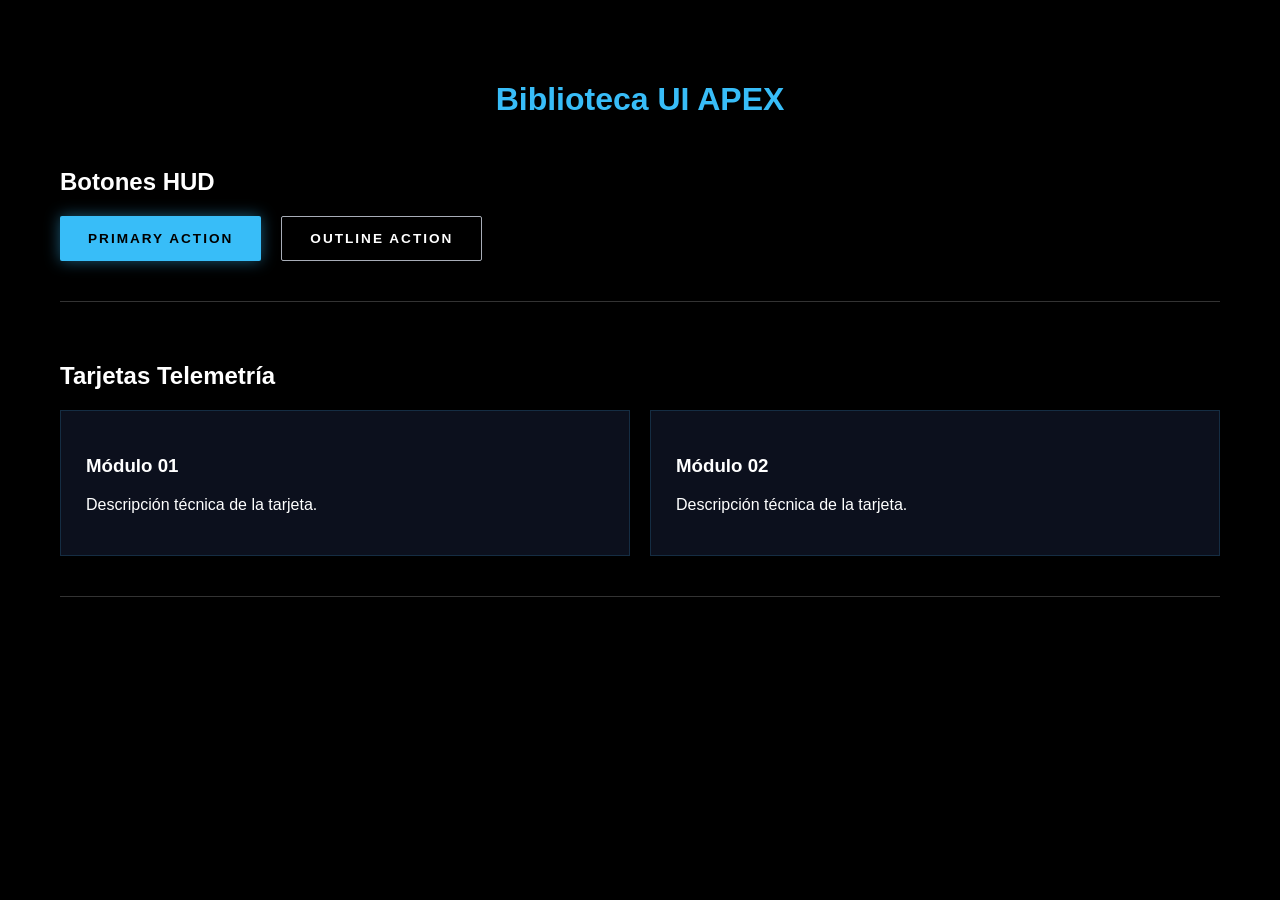
==== biblioteca-ui.html @ 03ec040c "final 6" ====
<!DOCTYPE html>
<html lang="es">
<head>
    <meta charset="UTF-8">
    <meta name="viewport" content="width=device-width, initial-scale=1.0">
    <title>Biblioteca UI APEX</title>
    <style>
        :root {
            --electric-blue: #38bdf8;
            --pure-black: #000000;
            --dark-blue: #0F1425;
            --white: #FFFFFF;
            --metallic-grey: #A8ADB7;
            --font-title: 'Orbitron', sans-serif;
            --font-body: 'Montserrat', sans-serif;
            --glow-effect: 0 0 15px #38bdf877;
        }

        body {
            background-color: var(--pure-black);
            color: var(--white);
            font-family: var(--font-body);
            margin: 0;
            padding: 20px;
        }

        .ui-library-container {
            max-width: 1200px;
            margin: 0 auto;
            padding: 40px;
        }

        h1 { font-family: var(--font-title); color: var(--electric-blue); text-align: center; margin-bottom: 50px; }
        
        .section-group { margin-bottom: 60px; border-bottom: 1px solid #333; padding-bottom: 40px; }
        h2 { font-family: var(--font-title); margin-bottom: 20px; color: var(--white); }

        /* Componente Botones */
        .btn-container { display: flex; gap: 20px; flex-wrap: wrap; }
        .btn {
            display: inline-flex; align-items: center; justify-content: center;
            padding: 14px 28px; font-family: var(--font-title); font-size: 0.85rem;
            font-weight: 900; letter-spacing: 2px; text-transform: uppercase;
            transition: all 0.4s ease; position: relative; cursor: pointer; border-radius: 2px;
        }
        .btn-primary { background: var(--electric-blue); color: var(--pure-black); border: none; box-shadow: var(--glow-effect); }
        .btn-primary:hover { transform: translateY(-3px); box-shadow: 0 0 25px #38bdf8; }
        
        /* Componente Tarjeta */
        .card-grid { display: grid; grid-template-columns: repeat(auto-fit, minmax(250px, 1fr)); gap: 20px; }
        .passport-card {
            background: rgba(15, 20, 37, 0.8);
            border: 1px solid rgba(57, 160, 218, 0.2);
            padding: 25px;
            transition: transform 0.3s ease;
        }
        .passport-card:hover { transform: translateY(-5px); border-color: var(--electric-blue); }
    </style>
</head>
<body>
    <div class="ui-library-container">
        <h1>Biblioteca UI APEX</h1>
        
        <section class="section-group">
            <h2>Botones HUD</h2>
            <div class="btn-container">
                <button class="btn btn-primary">Primary Action</button>
                <button class="btn btn-outline" style="background:transparent; color:white; border:1px solid #A8ADB7;">Outline Action</button>
            </div>
        </section>

        <section class="section-group">
            <h2>Tarjetas Telemetría</h2>
            <div class="card-grid">
                <div class="passport-card">
                    <h3>Módulo 01</h3>
                    <p>Descripción técnica de la tarjeta.</p>
                </div>
                <div class="passport-card">
                    <h3>Módulo 02</h3>
                    <p>Descripción técnica de la tarjeta.</p>
                </div>
            </div>
        </section>
    </div>

    <script>
        console.log("Biblioteca UI APEX cargada.");
        // Ejemplo de animación simple al hacer hover
        document.querySelectorAll('.passport-card').forEach(card => {
            card.addEventListener('mouseenter', () => {
                card.style.borderColor = 'var(--electric-blue)';
            });
            card.addEventListener('mouseleave', () => {
                card.style.borderColor = 'rgba(57, 160, 218, 0.2)';
            });
        });
    </script>
</body>
</html>
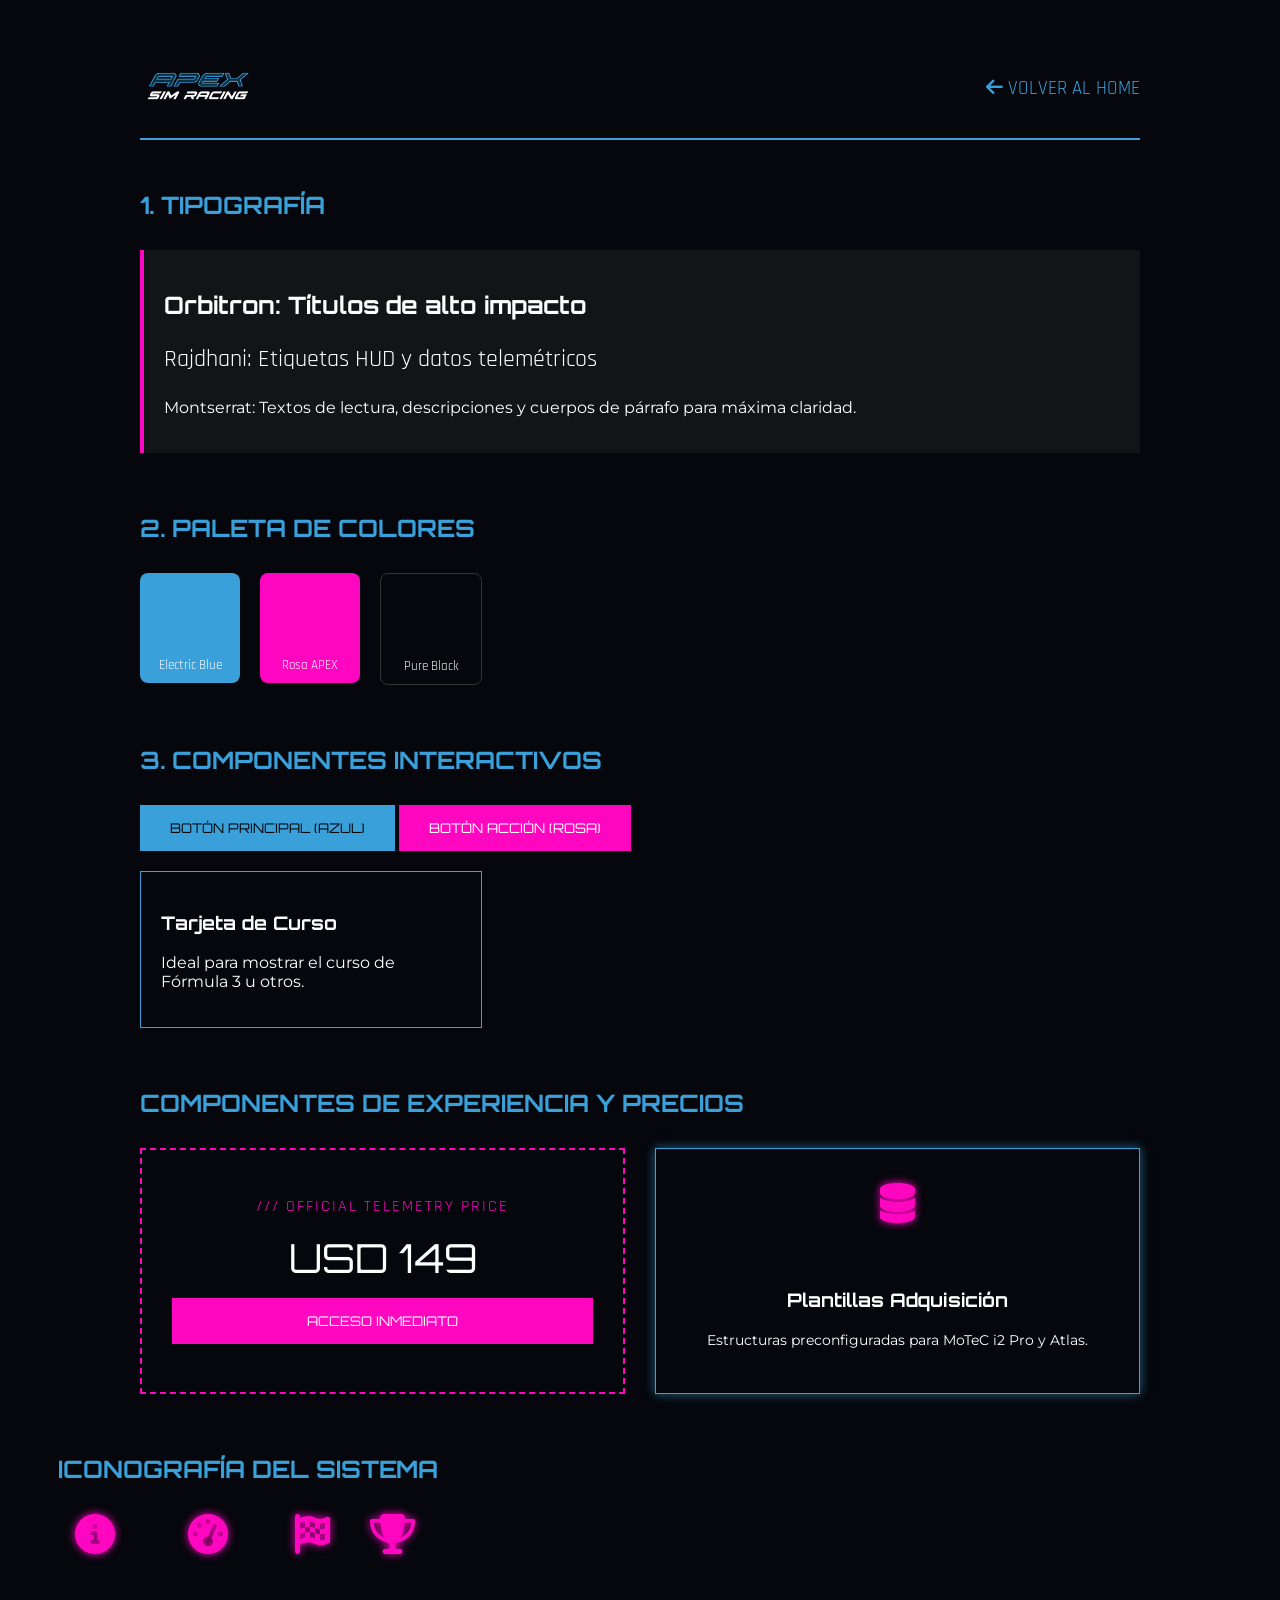
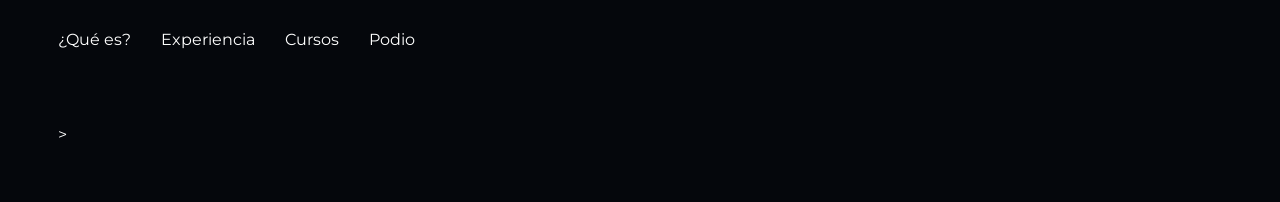
==== commit 8574630e: "final 7" ====
--- a/biblioteca-ui.html
+++ b/biblioteca-ui.html
@@ -3,98 +3,174 @@
 <head>
     <meta charset="UTF-8">
     <meta name="viewport" content="width=device-width, initial-scale=1.0">
-    <title>Biblioteca UI APEX</title>
+    <title>BIBLIOTECA UI | APEX SHOWROOM</title>
+    <!-- Mantenemos la identidad visual definida en los fuentes -->
+    <link href="https://fonts.googleapis.com/css2?family=Montserrat:wght@400;700&family=Orbitron:wght@700;900&family=Rajdhani:wght@500;700&display=swap" rel="stylesheet">
+    <link rel="stylesheet" href="https://cdnjs.cloudflare.com/ajax/libs/font-awesome/6.4.0/css/all.min.css">
+    
     <style>
         :root {
-            --electric-blue: #38bdf8;
-            --pure-black: #000000;
-            --dark-blue: #0F1425;
-            --white: #FFFFFF;
-            --metallic-grey: #A8ADB7;
+            --pure-black: #05070c;
+            --electric-blue: #39A0DA;
+            --neon-glow: rgba(57, 160, 218, 0.6);
+            --gold: #FF06c1;
+            --white: #ffffff;
+            --metallic-grey: #8a94a6;
             --font-title: 'Orbitron', sans-serif;
+            --font-hud: 'Rajdhani', sans-serif;
             --font-body: 'Montserrat', sans-serif;
-            --glow-effect: 0 0 15px #38bdf877;
         }
 
-        body {
-            background-color: var(--pure-black);
-            color: var(--white);
-            font-family: var(--font-body);
-            margin: 0;
-            padding: 20px;
+        body { background: var(--pure-black); color: var(--white); font-family: var(--font-body); padding: 50px; }
+        .container { max-width: 1000px; margin: auto; }
+        
+        /* Indice y Logo */
+        .header-ui { display: flex; justify-content: space-between; align-items: center; border-bottom: 2px solid var(--electric-blue); padding-bottom: 20px; margin-bottom: 50px; }
+        .logo-apex { height: 60px; }
+        .back-home { color: var(--electric-blue); text-decoration: none; font-family: var(--font-hud); font-size: 1.2rem; }
+
+        /* Bloques de diseño */
+        .ui-section { margin-bottom: 60px; }
+        h2 { font-family: var(--font-title); color: var(--electric-blue); margin-bottom: 20px; text-transform: uppercase; }
+        
+        .type-box { padding: 20px; background: rgba(255,255,255,0.05); border-left: 4px solid var(--gold); margin-bottom: 10px; }
+        .color-palette { display: flex; gap: 20px; }
+        .color-swatch { width: 100px; height: 100px; border-radius: 8px; display: flex; align-items: flex-end; justify-content: center; padding-bottom: 10px; font-size: 0.8rem; font-family: var(--font-hud); }
+        
+        .btn-apex { padding: 15px 30px; border: none; cursor: pointer; font-family: var(--font-title); transition: 0.3s; text-transform: uppercase; }
+        .btn-blue { background: var(--electric-blue); color: var(--pure-black); }
+        .btn-gold { background: var(--gold); color: var(--white); }
+        
+        .card-preview { width: 300px; padding: 20px; border: 1px solid var(--electric-blue); background: rgba(5,7,12,0.9); }
+    /* Estilos nuevos para los componentes detectados */
+    .glow-card {
+        border: 1px solid var(--electric-blue);
+        box-shadow: 0 0 10px var(--neon-glow);
+        padding: 2rem;
+        background: var(--pure-black);
+    }
+
+    .price-card {
+        border: 2px dashed var(--gold); /* Rosa APEX */
+        padding: 2rem;
+        text-align: center;
+        background: rgba(5,7,12,0.8);
+    }
+
+    .icon-box {
+        color: var(--gold);
+        font-size: 2.5rem;
+        margin-bottom: 1rem;
+        text-shadow: 0 0 8px var(--gold);
+    }
+    /* Estilos Base */
+        .ui-section { margin-bottom: 60px; }
+        h2 { font-family: var(--font-title); color: var(--electric-blue); margin-bottom: 30px; text-transform: uppercase; }
+
+        /* Grid Responsivo */
+        .grid-layout { display: grid; grid-template-columns: repeat(auto-fit, minmax(300px, 1fr)); gap: 30px; }
+
+        /* Tarjeta de Precios (Estilo Imagen 4) */
+        .price-card {
+            border: 2px dashed var(--gold);
+            padding: 30px;
+            text-align: center;
+            background: var(--pure-black);
+            transition: 0.3s;
+        }
+        .price-tag { font-family: var(--font-hud); color: var(--gold); letter-spacing: 2px; }
+        .price-value { font-family: var(--font-title); color: var(--white); font-size: 2.5rem; margin: 15px 0; }
+
+        /* Tarjeta con Glow (Estilo Imagen 1 y 2) */
+        .glow-card {
+            border: 1px solid var(--electric-blue);
+            padding: 30px;
+            background: var(--pure-black);
+            text-align: center;
+        }
+        .icon-box { color: var(--gold); font-size: 2.5rem; margin-bottom: 60px; }
+
+        /* Botones */
+        .btn-action { 
+            background: var(--gold); color: var(--white); border: none; padding: 15px 25px; 
+            font-family: var(--font-title); text-transform: uppercase; cursor: pointer; width: 100%; 
         }
 
-        .ui-library-container {
-            max-width: 1200px;
-            margin: 0 auto;
-            padding: 40px;
+        @media (max-width: 768px) {
+            body { padding: 20px; }
+            h2 { font-size: 1.2rem; }
         }
-
-        h1 { font-family: var(--font-title); color: var(--electric-blue); text-align: center; margin-bottom: 50px; }
-        
-        .section-group { margin-bottom: 60px; border-bottom: 1px solid #333; padding-bottom: 40px; }
-        h2 { font-family: var(--font-title); margin-bottom: 20px; color: var(--white); }
-
-        /* Componente Botones */
-        .btn-container { display: flex; gap: 20px; flex-wrap: wrap; }
-        .btn {
-            display: inline-flex; align-items: center; justify-content: center;
-            padding: 14px 28px; font-family: var(--font-title); font-size: 0.85rem;
-            font-weight: 900; letter-spacing: 2px; text-transform: uppercase;
-            transition: all 0.4s ease; position: relative; cursor: pointer; border-radius: 2px;
-        }
-        .btn-primary { background: var(--electric-blue); color: var(--pure-black); border: none; box-shadow: var(--glow-effect); }
-        .btn-primary:hover { transform: translateY(-3px); box-shadow: 0 0 25px #38bdf8; }
-        
-        /* Componente Tarjeta */
-        .card-grid { display: grid; grid-template-columns: repeat(auto-fit, minmax(250px, 1fr)); gap: 20px; }
-        .passport-card {
-            background: rgba(15, 20, 37, 0.8);
-            border: 1px solid rgba(57, 160, 218, 0.2);
-            padding: 25px;
-            transition: transform 0.3s ease;
-        }
-        .passport-card:hover { transform: translateY(-5px); border-color: var(--electric-blue); }
+    
     </style>
 </head>
 <body>
-    <div class="ui-library-container">
-        <h1>Biblioteca UI APEX</h1>
+
+<div class="container">
+    <header class="header-ui">
+        <img src="assets/marca.png" class="logo-apex" alt="Logo APEX">
+        <a href="index.html" class="back-home"><i class="fas fa-arrow-left"></i> VOLVER AL HOME</a>
+    </header>
+
+    <section class="ui-section">
+        <h2>1. Tipografía</h2>
+        <div class="type-box">
+            <h1 style="font-family: var(--font-title);">Orbitron: Títulos de alto impacto</h1>
+            <p style="font-family: var(--font-hud); font-size: 1.5rem;">Rajdhani: Etiquetas HUD y datos telemétricos</p>
+            <p style="font-family: var(--font-body);">Montserrat: Textos de lectura, descripciones y cuerpos de párrafo para máxima claridad.</p>
+        </div>
+    </section>
+
+    <section class="ui-section">
+        <h2>2. Paleta de Colores</h2>
+        <div class="color-palette">
+            <div class="color-swatch" style="background: var(--electric-blue);">Electric Blue</div>
+            <div class="color-swatch" style="background: var(--gold);">Rosa APEX</div>
+            <div class="color-swatch" style="background: var(--pure-black); border: 1px solid #333;">Pure Black</div>
+        </div>
+    </section>
+
+    <section class="ui-section">
+        <h2>3. Componentes Interactivos</h2>
+        <button class="btn-apex btn-blue">Botón Principal (Azul)</button>
+        <button class="btn-apex btn-gold">Botón Acción (Rosa)</button>
         
-        <section class="section-group">
-            <h2>Botones HUD</h2>
-            <div class="btn-container">
-                <button class="btn btn-primary">Primary Action</button>
-                <button class="btn btn-outline" style="background:transparent; color:white; border:1px solid #A8ADB7;">Outline Action</button>
+        <div class="card-preview" style="margin-top:20px;">
+            <h3 style="font-family:var(--font-title);">Tarjeta de Curso</h3>
+            <p style="font-family:var(--font-body);">Ideal para mostrar el curso de Fórmula 3 u otros.</p>
+        </div>
+    </section>
+</div>
+
+<div class="container">
+    <section class="ui-section">
+        <h2>Componentes de Experiencia y Precios</h2>
+        <div class="grid-layout">
+            <!-- Tarjeta de Precio (Ajustada según fuente 4) -->
+            <div class="price-card">
+                <p class="price-tag">/// OFFICIAL TELEMETRY PRICE</p>
+                <div class="price-value">USD 149</div>
+                <button class="btn-action">Acceso Inmediato</button>
             </div>
-        </section>
 
-        <section class="section-group">
-            <h2>Tarjetas Telemetría</h2>
-            <div class="card-grid">
-                <div class="passport-card">
-                    <h3>Módulo 01</h3>
-                    <p>Descripción técnica de la tarjeta.</p>
-                </div>
-                <div class="passport-card">
-                    <h3>Módulo 02</h3>
-                    <p>Descripción técnica de la tarjeta.</p>
-                </div>
+            <!-- Tarjeta de Contenido -->
+            <div class="glow-card">
+                <div class="icon-box"><i class="fas fa-database"></i></div>
+                <h3 style="font-family: var(--font-title);">Plantillas Adquisición</h3>
+                <p style="margin-top: 15px; font-size: 0.9rem;">Estructuras preconfiguradas para MoTeC i2 Pro y Atlas.</p>
             </div>
-        </section>
-    </div>
-
-    <script>
-        console.log("Biblioteca UI APEX cargada.");
-        // Ejemplo de animación simple al hacer hover
-        document.querySelectorAll('.passport-card').forEach(card => {
-            card.addEventListener('mouseenter', () => {
-                card.style.borderColor = 'var(--electric-blue)';
-            });
-            card.addEventListener('mouseleave', () => {
-                card.style.borderColor = 'rgba(57, 160, 218, 0.2)';
-            });
-        });
-    </script>
+        </div>
+    </section>
+</div>
+    
+<section class="ui-section">
+        <h2>Iconografía del Sistema</h2>
+        <div style="display: flex; gap: 30px; flex-wrap: wrap;">
+            <div style="text-align: center;"><i class="fas fa-info-circle icon-box"></i><p>¿Qué es?</p></div>
+            <div style="text-align: center;"><i class="fas fa-tachometer-alt icon-box"></i><p>Experiencia</p></div>
+            <div style="text-align: center;"><i class="fas fa-flag-checkered icon-box"></i><p>Cursos</p></div>
+            <div style="text-align: center;"><i class="fas fa-trophy icon-box"></i><p>Podio</p></div>
+        </div>
+    </section>
+</div>
 </body>
-</html>+</html>>
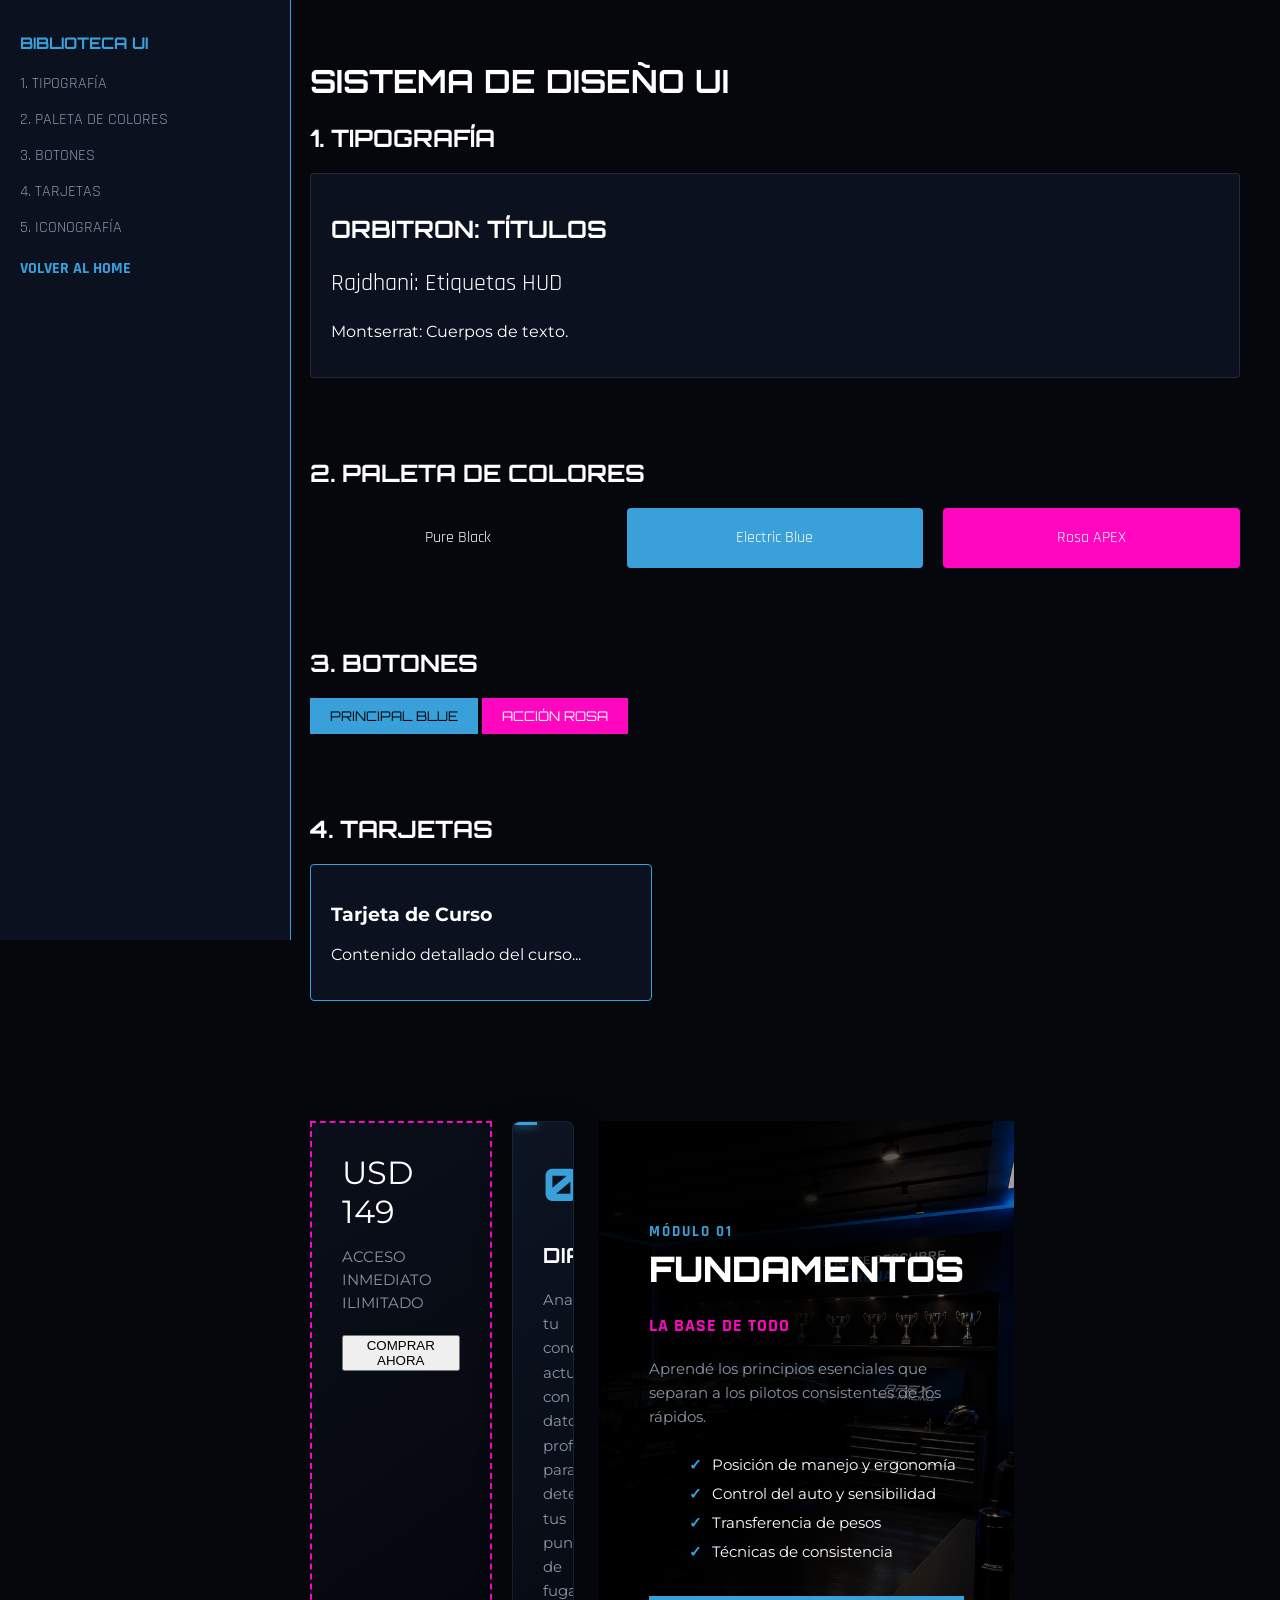
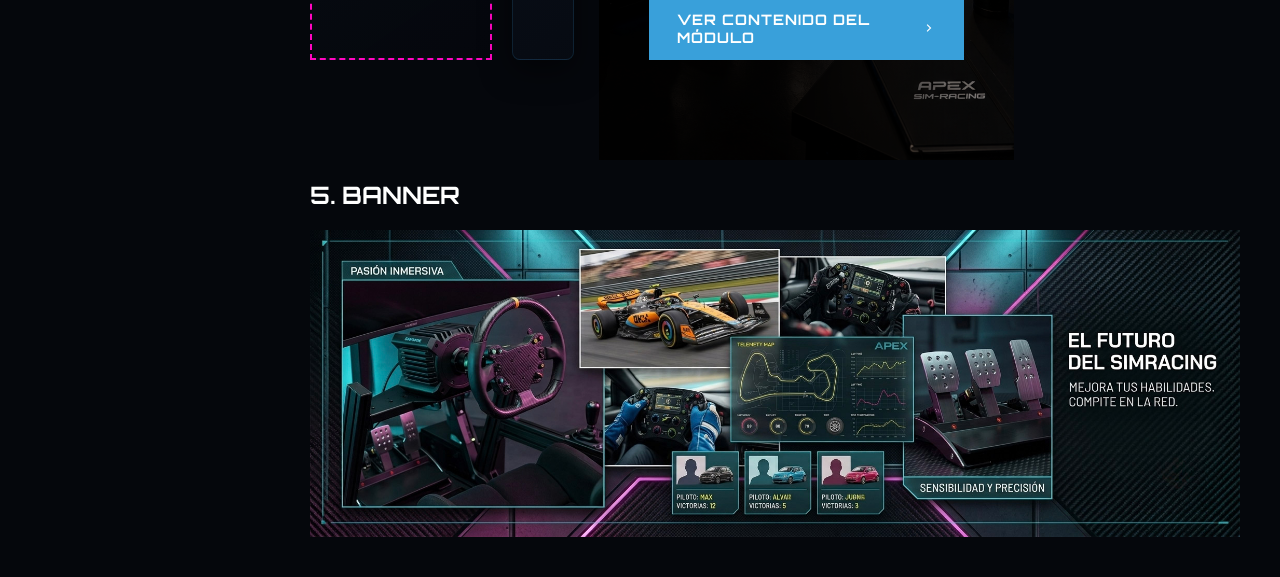
==== commit 2f741fde: "biblio" ====
--- a/biblioteca-ui.html
+++ b/biblioteca-ui.html
@@ -3,174 +3,639 @@
 <head>
     <meta charset="UTF-8">
     <meta name="viewport" content="width=device-width, initial-scale=1.0">
-    <title>BIBLIOTECA UI | APEX SHOWROOM</title>
-    <!-- Mantenemos la identidad visual definida en los fuentes -->
+    <title>SISTEMA DE DISEÑO UI | APEX SHOWROOM</title>
     <link href="https://fonts.googleapis.com/css2?family=Montserrat:wght@400;700&family=Orbitron:wght@700;900&family=Rajdhani:wght@500;700&display=swap" rel="stylesheet">
     <link rel="stylesheet" href="https://cdnjs.cloudflare.com/ajax/libs/font-awesome/6.4.0/css/all.min.css">
     
     <style>
         :root {
             --pure-black: #05070c;
+            --dark-blue: #0b111e;
             --electric-blue: #39A0DA;
             --neon-glow: rgba(57, 160, 218, 0.6);
-            --gold: #FF06c1;
+            --gold: #FF06c1; /* Rosa APEX */
             --white: #ffffff;
             --metallic-grey: #8a94a6;
+            --green: #20e555;
+            --red: #f03939;
             --font-title: 'Orbitron', sans-serif;
             --font-hud: 'Rajdhani', sans-serif;
             --font-body: 'Montserrat', sans-serif;
         }
 
-        body { background: var(--pure-black); color: var(--white); font-family: var(--font-body); padding: 50px; }
-        .container { max-width: 1000px; margin: auto; }
-        
-        /* Indice y Logo */
-        .header-ui { display: flex; justify-content: space-between; align-items: center; border-bottom: 2px solid var(--electric-blue); padding-bottom: 20px; margin-bottom: 50px; }
-        .logo-apex { height: 60px; }
-        .back-home { color: var(--electric-blue); text-decoration: none; font-family: var(--font-hud); font-size: 1.2rem; }
-
-        /* Bloques de diseño */
-        .ui-section { margin-bottom: 60px; }
-        h2 { font-family: var(--font-title); color: var(--electric-blue); margin-bottom: 20px; text-transform: uppercase; }
-        
-        .type-box { padding: 20px; background: rgba(255,255,255,0.05); border-left: 4px solid var(--gold); margin-bottom: 10px; }
-        .color-palette { display: flex; gap: 20px; }
-        .color-swatch { width: 100px; height: 100px; border-radius: 8px; display: flex; align-items: flex-end; justify-content: center; padding-bottom: 10px; font-size: 0.8rem; font-family: var(--font-hud); }
-        
-        .btn-apex { padding: 15px 30px; border: none; cursor: pointer; font-family: var(--font-title); transition: 0.3s; text-transform: uppercase; }
+        body { background: var(--pure-black); color: var(--white); font-family: var(--font-body); margin: 0; display: flex; }
+        
+        /* Sidebar Menu */
+        .sidebar { width: 250px; height: 100vh; background: var(--dark-blue); padding: 20px; position: fixed; border-right: 1px solid var(--electric-blue); }
+        .sidebar h2 { color: var(--electric-blue); font-size: 1rem; margin-bottom: 20px; }
+        .sidebar ul { list-style: none; padding: 0; }
+        .sidebar ul li { margin-bottom: 15px; }
+        .sidebar ul li a { color: var(--metallic-grey); text-decoration: none; font-family: var(--font-hud); text-transform: uppercase; }
+
+        /* Main Content */
+        .main-content { margin-left: 270px; padding: 40px; width: calc(100% - 310px); }
+        section { margin-bottom: 80px; }
+        h1, h2 { font-family: var(--font-title); color: var(--white); text-transform: uppercase; }
+        
+        .grid-container { display: grid; grid-template-columns: repeat(auto-fill, minmax(250px, 1fr)); gap: 20px; margin-top: 20px; }
+        
+        /* Components */
+        .box { background: var(--dark-blue); padding: 20px; border: 1px solid rgba(255,255,255,0.1); border-radius: 4px; }
+        .btn-apex { padding: 10px 20px; border: none; font-family: var(--font-title); cursor: pointer; text-transform: uppercase; transition: 0.3s; }
         .btn-blue { background: var(--electric-blue); color: var(--pure-black); }
-        .btn-gold { background: var(--gold); color: var(--white); }
-        
-        .card-preview { width: 300px; padding: 20px; border: 1px solid var(--electric-blue); background: rgba(5,7,12,0.9); }
-    /* Estilos nuevos para los componentes detectados */
-    .glow-card {
-        border: 1px solid var(--electric-blue);
-        box-shadow: 0 0 10px var(--neon-glow);
-        padding: 2rem;
-        background: var(--pure-black);
+        .btn-pink { background: var(--gold); color: var(--white); }
+        
+        .color-block { height: 60px; border-radius: 4px; display: flex; align-items: center; justify-content: center; font-family: var(--font-hud); }
+    /* Asegurar que las animaciones de tarjetas (flip cards) funcionen */
+.flip-card {
+    cursor: pointer;
+}
+
+.flip-card-inner {
+    transition: transform 0.6s cubic-bezier(0.25, 1, 0.5, 1);
+    transform-style: preserve-3d;
+}
+
+.flip-card:hover .flip-card-inner {
+    transform: rotateY(180deg);
+}
+
+/* Estilo para el botón Volver al Home */
+.btn-home {
+    color: var(--electric-blue) !important;
+    font-weight: 700;
+    border-bottom: 2px solid transparent;
+}
+
+.btn-home:hover {
+    border-bottom: 2px solid var(--electric-blue);
+}
+
+/* Asegurar que los modelos de tarjetas (passport-card) tengan el efecto de elevación */
+.passport-card {
+    transition: transform 0.3s ease, box-shadow 0.3s ease;
+}
+
+.passport-card:hover {
+    transform: translateY(-10px);
+    box-shadow: 0 10px 30px rgba(56, 189, 248, 0.2);
+}
+/* --- AJUSTES RESPONSIVE MOBILE --- */
+@media (max-width: 768px) {
+    body {
+        flex-direction: column; /* Cambia el sidebar a una barra superior */
     }
 
-    .price-card {
-        border: 2px dashed var(--gold); /* Rosa APEX */
-        padding: 2rem;
-        text-align: center;
-        background: rgba(5,7,12,0.8);
+    .sidebar {
+        width: 100%;
+        height: auto;
+        position: relative;
+        border-right: none;
+        border-bottom: 1px solid var(--electric-blue);
+        padding: 15px;
     }
 
-    .icon-box {
-        color: var(--gold);
-        font-size: 2.5rem;
-        margin-bottom: 1rem;
-        text-shadow: 0 0 8px var(--gold);
+    .main-content {
+        margin-left: 0;
+        width: 100%;
+        padding: 20px;
+        box-sizing: border-box; /* Evita que el padding rompa el ancho */
     }
-    /* Estilos Base */
-        .ui-section { margin-bottom: 60px; }
-        h2 { font-family: var(--font-title); color: var(--electric-blue); margin-bottom: 30px; text-transform: uppercase; }
-
-        /* Grid Responsivo */
-        .grid-layout { display: grid; grid-template-columns: repeat(auto-fit, minmax(300px, 1fr)); gap: 30px; }
-
-        /* Tarjeta de Precios (Estilo Imagen 4) */
-        .price-card {
-            border: 2px dashed var(--gold);
-            padding: 30px;
+
+    .grid-container {
+        grid-template-columns: 1fr; /* Una sola columna en móviles */
+    }
+
+    /* Ajuste para tarjetas */
+    .box[style*="width: 300px"] {
+        width: 100% !important; /* Hace que las tarjetas se adapten al ancho */
+        box-sizing: border-box;
+    }
+}
+/* Botón estilo UI APEX */
+.menu-toggle {
+    display: none; /* Oculto por defecto en escritorio */
+    background: var(--dark-blue);
+    color: var(--electric-blue);
+    border: 1px solid var(--electric-blue);
+    padding: 10px;
+    width: 100%;
+    text-transform: uppercase;
+    font-family: var(--font-title);
+    cursor: pointer;
+    margin-bottom: 20px;
+}
+
+@media (max-width: 768px) {
+    .menu-toggle { display: block; } /* Solo visible en móvil */
+    
+    .sidebar { 
+        height: auto; 
+        padding: 10px;
+        position: relative;
+    }
+
+    /* Ocultar el contenido cuando está cerrado en mobile */
+    .sidebar-content { display: none; }
+    
+    /* Mostrar cuando se activa la clase 'open' */
+    .sidebar.open .sidebar-content { display: block; }
+    
+    .main-content { margin-left: 0; width: 100%; }
+}
+/* Contenedor Grid para las nuevas tarjetas */
+.library-grid {
+    display: grid;
+    /* Ajustamos el mínimo a 250px o 200px para que entren 3 en pantalla */
+    grid-template-columns: repeat(3, 1fr); 
+    gap: 20px;
+    padding: 40px 0;
+}
+
+/* Estilo Base de las Tarjetas */
+.lib-card {
+    background: linear-gradient(145deg, rgba(11, 17, 30, 0.8) 0%, rgba(5, 7, 12, 0.95) 100%);
+    border: 1px solid rgba(57, 160, 218, 0.3);
+    padding: 30px;
+    position: relative;
+    transition: transform 0.3s ease, border-color 0.3s ease;
+}
+
+.lib-card:hover {
+    border-color: var(--electric-blue);
+    transform: translateY(-5px);
+}
+
+/* Efecto de borde rosado en tarjeta tipo oferta */
+.lib-card.featured-gold {
+    border: 2px dashed var(--gold);
+}
+
+.lib-card-title {
+    font-family: var(--font-title);
+    font-size: 1.4rem;
+    margin-bottom: 15px;
+    text-transform: uppercase;
+}
+
+.lib-card-desc {
+    font-size: 0.95rem;
+    color: var(--metallic-grey);
+    line-height: 1.5;
+    margin-bottom: 20px;
+}
+ /* --- ESTILOS DEL BANNER INTERMEDIO --- */
+        .banner-intermedio-container {
+            width: 100%;
+            max-width: 100%;
+            margin: 100px auto;
+            padding: 0 10px;
+            box-sizing: border-box;
+        }
+
+        .banner-media {
+            width: 100%;
+            height: auto;
+            display: block;
+            transition: transform 0.3s ease;
+        }
+
+        /* --- REDUCCIÓN DE ESPACIOS EXCLUSIVO DESKTOP --- */
+        @media (min-width: 993px) {
+            .passport-section { padding: 60px 0; }
+            .interactive-modules-section { padding: 60px 0; }
+            #circuitos { padding: 60px 0; }
+            #equipamiento { padding: 60px 0; }
+            .footer-checkout { padding: 60px 0 40px 0; }
+            
+            .banner-intermedio-container {
+                margin: 0;
+                padding: 0;
+            }
+        }
+        /* --- PASAPORTE DE 3 PASOS --- */
+        .passport-section {
+            padding: 100px 0;
+            background: linear-gradient(180deg, var(--pure-black) 0%, var(--dark-blue) 100%);
+        }
+
+        .passport-subtitle {
             text-align: center;
+            font-family: var(--font-hud);
+            color: var(--electric-blue);
+            font-size: 1.2rem;
+            font-weight: 700;
+            letter-spacing: 2px;
+            text-transform: uppercase;
+            margin-bottom: 10px;
+        }
+
+        .passport-title {
+            text-align: center;
+            font-family: var(--font-title);
+            font-size: 2.5rem;
+            font-weight: 900;
+            text-transform: uppercase;
+            letter-spacing: 2px;
+            margin-bottom: 60px;
+            color: var(--white);
+        }
+
+        @media (min-width: 993px) {
+            .passport-title { margin-bottom: 40px; }
+        }
+
+        .passport-grid {
+            display: grid;
+            grid-template-columns: repeat(3, 1fr);
+            gap: 25px;
+        }
+
+        .passport-card {
+            background: linear-gradient(145deg, rgba(14, 22, 37, 0.9) 0%, rgba(7, 11, 19, 0.95) 100%);
+            border: 1px solid rgba(57, 160, 218, 0.15);
+            border-radius: 8px;
+            padding: 40px 30px;
+            position: relative;
+            overflow: hidden;
+            box-shadow: 0 10px 30px rgba(0, 0, 0, 0.5);
+            transition: all 0.3s ease;
+        }
+
+        .passport-card::before {
+            content: '';
+            position: absolute;
+            top: 0;
+            left: 0;
+            width: 40%;
+            height: 3px;
+            background: var(--electric-blue);
+            box-shadow: 0 0 10px var(--electric-blue);
+        }
+
+        .passport-card-header {
+            display: flex;
+            justify-content: space-between;
+            align-items: center;
+            margin-bottom: 35px;
+        }
+
+        .passport-number {
+            font-family: var(--font-title);
+            font-size: 2.8rem;
+            font-weight: 900;
+            color: var(--electric-blue);
+            line-height: 1;
+        }
+
+        .passport-icon {
+            font-size: 2.5rem;
+            color: var(--electric-blue);
+            filter: drop-shadow(0 0 8px rgba(57, 160, 218, 0.5));
+        }
+
+        .passport-card-title {
+            font-family: var(--font-title);
+            font-size: 1.3rem;
+            font-weight: 700;
+            text-transform: uppercase;
+            margin-bottom: 20px;
+            letter-spacing: 1px;
+            color: var(--white);
+        }
+
+        .passport-card-desc {
+            color: var(--metallic-grey);
+            font-size: 0.95rem;
+            line-height: 1.6;
+            font-family: var(--font-body);
+        }
+
+        @media (max-width: 992px) {
+            .passport-grid {
+                grid-template-columns: 1fr;
+                gap: 20px;
+            }
+            .passport-title {
+                font-size: 2rem;
+                padding: 0 10px;
+            }
+        }
+        /* --- ESTILOS DE LA SECCIÓN DE MÓDULOS INTERACTIVOS --- */
+        .interactive-modules-section {
+            padding: 100px 0;
             background: var(--pure-black);
-            transition: 0.3s;
-        }
-        .price-tag { font-family: var(--font-hud); color: var(--gold); letter-spacing: 2px; }
-        .price-value { font-family: var(--font-title); color: var(--white); font-size: 2.5rem; margin: 15px 0; }
-
-        /* Tarjeta con Glow (Estilo Imagen 1 y 2) */
-        .glow-card {
-            border: 1px solid var(--electric-blue);
-            padding: 30px;
-            background: var(--pure-black);
+        }
+        .modules-container {
+            max-width: 1200px;
+            margin: 0 auto;
+            padding: 0 20px;
+        }
+        .modules-header {
             text-align: center;
-        }
-        .icon-box { color: var(--gold); font-size: 2.5rem; margin-bottom: 60px; }
-
-        /* Botones */
-        .btn-action { 
-            background: var(--gold); color: var(--white); border: none; padding: 15px 25px; 
-            font-family: var(--font-title); text-transform: uppercase; cursor: pointer; width: 100%; 
-        }
-
-        @media (max-width: 768px) {
-            body { padding: 20px; }
-            h2 { font-size: 1.2rem; }
-        }
-    
+            margin-bottom: 60px;
+        }
+        @media (min-width: 993px) {
+            .modules-header { margin-bottom: 40px; }
+        }
+        .subtitle-highlight {
+            font-family: var(--font-hud);
+            color: var(--electric-blue);
+            letter-spacing: 3px;
+            font-size: 1.1rem;
+            display: block;
+            margin-bottom: 10px;
+            font-weight: 600;
+        }
+        .main-title {
+            font-family: var(--font-title);
+            font-size: 2.5rem;
+            font-weight: 900;
+            letter-spacing: 1px;
+            text-transform: uppercase;
+        }
+        .modules-wrapper {
+            display: grid;
+            grid-template-columns: 350px 1fr;
+            gap: 30px;
+            align-items: stretch;
+        }
+        .modules-sidebar {
+            display: flex;
+            flex-direction: column;
+            gap: 12px;
+        }
+        .module-tab {
+            display: flex;
+            align-items: center;
+            gap: 15px;
+            background: rgba(11, 17, 30, 0.5);
+            border: 1px solid rgba(255, 255, 255, 0.05);
+            padding: 15px 20px;
+            cursor: pointer;
+            transition: all 0.3s ease;
+        }
+        .module-tab:hover, .module-tab.active {
+            background: rgba(57, 160, 218, 0.1);
+            border-color: var(--electric-blue);
+        }
+        .tab-icon-wrapper {
+            width: 40px;
+            height: 40px;
+            display: flex;
+            align-items: center;
+            justify-content: center;
+            color: var(--metallic-grey);
+            transition: color 0.3s;
+        }
+        .module-tab:hover .tab-icon-wrapper, .module-tab.active .tab-icon-wrapper {
+            color: var(--electric-blue);
+        }
+        .icon-svg {
+            width: 28px;
+            height: 28px;
+        }
+        .tab-text {
+            display: flex;
+            flex-direction: column;
+        }
+        .tab-num {
+            font-family: var(--font-title);
+            font-size: 1rem;
+            font-weight: 700;
+        }
+        .tab-desc {
+            font-family: var(--font-hud);
+            font-size: 0.85rem;
+            color: var(--metallic-grey);
+            letter-spacing: 1px;
+        }
+        .module-content-display {
+            background: #070b13;
+            border: 1px solid rgba(255, 255, 255, 0.05);
+            position: relative;
+            overflow: hidden;
+        }
+        
+        /* Contenedores de paneles individuales */
+        .content-panel-inner {
+            background-size: cover;
+            background-position: center right;
+            padding: 50px;
+            height: 100%;
+            display: none; /* Se ocultan por defecto */
+            align-items: center;
+        }
+        
+        /* El panel activo se muestra */
+        .content-panel-inner.active-panel {
+            display: flex;
+            animation: paneFade 0.4s forwards;
+        }
+
+        .module-info-box {
+            max-width: 500px;
+        }
+        .content-mod-tag {
+            font-family: var(--font-hud);
+            color: var(--electric-blue);
+            font-weight: 700;
+            letter-spacing: 2px;
+            font-size: 0.95rem;
+        }
+        .content-mod-title {
+            font-family: var(--font-title);
+            font-size: 2.2rem;
+            font-weight: 900;
+            margin: 5px 0;
+        }
+        .content-mod-subtitle {
+            font-family: var(--font-hud);
+            color: var(--gold);
+            font-size: 1.1rem;
+            letter-spacing: 1px;
+            margin-bottom: 20px;
+            text-transform: uppercase;
+        }
+        .content-mod-description {
+            color: var(--metallic-grey);
+            line-height: 1.6;
+            margin-bottom: 25px;
+            font-size: 0.95rem;
+        }
+        .content-bullet-list {
+            list-style: none;
+            margin-bottom: 35px;
+            display: flex;
+            flex-direction: column;
+            gap: 10px;
+        }
+        .content-bullet-list li {
+            display: flex;
+            align-items: center;
+            gap: 10px;
+            font-size: 0.95rem;
+        }
+        .check-icon {
+            color: var(--electric-blue);
+            font-weight: bold;
+        }
+        .module-action-btn {
+            display: inline-flex;
+            align-items: center;
+            gap: 10px;
+            background: var(--electric-blue);
+            color: var(--white);
+            padding: 14px 28px;
+            font-family: var(--font-title);
+            font-weight: 700;
+            font-size: 0.9rem;
+            text-decoration: none;
+            letter-spacing: 1px;
+            transition: all 0.3s;
+        }
+        .module-action-btn:hover {
+            background: var(--white);
+            color: var(--pure-black);
+        }
+        .btn-arrow {
+            width: 16px;
+            height: 16px;
+        }
+
+        @media (max-width: 991px) {
+            .modules-wrapper {
+                grid-template-columns: 1fr;
+            }
+            .content-panel-inner {
+                padding: 40px 25px;
+            }
+        }
     </style>
 </head>
 <body>
 
-<div class="container">
-    <header class="header-ui">
-        <img src="assets/marca.png" class="logo-apex" alt="Logo APEX">
-        <a href="index.html" class="back-home"><i class="fas fa-arrow-left"></i> VOLVER AL HOME</a>
-    </header>
-
-    <section class="ui-section">
-        <h2>1. Tipografía</h2>
-        <div class="type-box">
-            <h1 style="font-family: var(--font-title);">Orbitron: Títulos de alto impacto</h1>
-            <p style="font-family: var(--font-hud); font-size: 1.5rem;">Rajdhani: Etiquetas HUD y datos telemétricos</p>
-            <p style="font-family: var(--font-body);">Montserrat: Textos de lectura, descripciones y cuerpos de párrafo para máxima claridad.</p>
+   <aside class="sidebar" id="sidebar">
+    <!-- Botón Hamburguesa visible solo en mobile -->
+    <button class="menu-toggle" id="menuToggle">
+        <i class="fas fa-bars"></i>
+    </button>
+    
+    <div class="sidebar-content">
+        <h2>BIBLIOTECA UI</h2>
+        <ul>
+            <li><a href="#typography">1. Tipografía</a></li>
+            <li><a href="#colors">2. Paleta de Colores</a></li>
+            <li><a href="#buttons">3. Botones</a></li>
+            <li><a href="#cards">4. Tarjetas</a></li>
+            <li><a href="#icons">5. Iconografía</a></li>
+            <li style="margin-top: 20px;">
+                <a href="index.html" class="btn-home">VOLVER AL HOME</a>
+            </li>
+        </ul>
+    </div>
+</aside>
+   
+
+    <main class="main-content">
+        <h1>Sistema de Diseño UI</h1>
+        
+        <section id="typography">
+            <h2>1. Tipografía</h2>
+            <div class="box">
+                <h1 style="font-family: var(--font-title);">Orbitron: Títulos</h1>
+                <p style="font-family: var(--font-hud); font-size: 1.5rem;">Rajdhani: Etiquetas HUD</p>
+                <p style="font-family: var(--font-body);">Montserrat: Cuerpos de texto.</p>
+            </div>
+        </section>
+
+        <section id="colors">
+            <h2>2. Paleta de Colores</h2>
+            <div class="grid-container">
+                <div class="color-block" style="background: var(--pure-black);">Pure Black</div>
+                <div class="color-block" style="background: var(--electric-blue);">Electric Blue</div>
+                <div class="color-block" style="background: var(--gold);">Rosa APEX</div>
+            </div>
+        </section>
+
+        <section id="buttons">
+            <h2>3. Botones</h2>
+            <button class="btn-apex btn-blue">Principal Blue</button>
+            <button class="btn-apex btn-pink">Acción Rosa</button>
+        </section>
+
+        <section id="cards">
+            <h2>4. Tarjetas</h2>
+            <div class="box" style="width: 300px; border: 1px solid var(--electric-blue);">
+                <h3>Tarjeta de Curso</h3>
+                <p>Contenido detallado del curso...</p>
+            </div>
+        </section>
+        <section class="container" id="biblioteca">
+    <div class="library-grid">
+        
+        <!-- Tarjeta tipo oferta (Imagen 1) -->
+        <div class="lib-card featured-gold">
+            <div class="price-main" style="font-size: 2rem;">USD 149</div>
+            <p class="lib-card-desc">ACCESO INMEDIATO ILIMITADO</p>
+            <button class="btn-speed" style="width: 100%;">COMPRAR AHORA</button>
         </div>
-    </section>
-
-    <section class="ui-section">
-        <h2>2. Paleta de Colores</h2>
-        <div class="color-palette">
-            <div class="color-swatch" style="background: var(--electric-blue);">Electric Blue</div>
-            <div class="color-swatch" style="background: var(--gold);">Rosa APEX</div>
-            <div class="color-swatch" style="background: var(--pure-black); border: 1px solid #333;">Pure Black</div>
-        </div>
-    </section>
-
-    <section class="ui-section">
-        <h2>3. Componentes Interactivos</h2>
-        <button class="btn-apex btn-blue">Botón Principal (Azul)</button>
-        <button class="btn-apex btn-gold">Botón Acción (Rosa)</button>
-        
-        <div class="card-preview" style="margin-top:20px;">
-            <h3 style="font-family:var(--font-title);">Tarjeta de Curso</h3>
-            <p style="font-family:var(--font-body);">Ideal para mostrar el curso de Fórmula 3 u otros.</p>
-        </div>
-    </section>
-</div>
-
-<div class="container">
-    <section class="ui-section">
-        <h2>Componentes de Experiencia y Precios</h2>
-        <div class="grid-layout">
-            <!-- Tarjeta de Precio (Ajustada según fuente 4) -->
-            <div class="price-card">
-                <p class="price-tag">/// OFFICIAL TELEMETRY PRICE</p>
-                <div class="price-value">USD 149</div>
-                <button class="btn-action">Acceso Inmediato</button>
-            </div>
-
-            <!-- Tarjeta de Contenido -->
-            <div class="glow-card">
-                <div class="icon-box"><i class="fas fa-database"></i></div>
-                <h3 style="font-family: var(--font-title);">Plantillas Adquisición</h3>
-                <p style="margin-top: 15px; font-size: 0.9rem;">Estructuras preconfiguradas para MoTeC i2 Pro y Atlas.</p>
-            </div>
-        </div>
-    </section>
-</div>
-    
-<section class="ui-section">
-        <h2>Iconografía del Sistema</h2>
-        <div style="display: flex; gap: 30px; flex-wrap: wrap;">
-            <div style="text-align: center;"><i class="fas fa-info-circle icon-box"></i><p>¿Qué es?</p></div>
-            <div style="text-align: center;"><i class="fas fa-tachometer-alt icon-box"></i><p>Experiencia</p></div>
-            <div style="text-align: center;"><i class="fas fa-flag-checkered icon-box"></i><p>Cursos</p></div>
-            <div style="text-align: center;"><i class="fas fa-trophy icon-box"></i><p>Podio</p></div>
-        </div>
-    </section>
-</div>
+        <div class="passport-grid">
+                <!-- TARJETA 01 -->
+                <div class="passport-card">
+                    <div class="passport-card-header">
+                        <span class="passport-number">01</span>
+                        <i class="fas fa-crosshairs passport-icon"></i>
+                    </div>
+                    <h3 class="passport-card-title">DIAGNÓSTICO</h3>
+                    <p class="passport-card-desc">
+                        Analizamos tu conducción actual con datos profesionales para detectar tus puntos de fuga.
+                    </p>
+                </div>
+
+                <!-- PANEL 01: FUNDAMENTOS -->
+                    <div class="content-panel-inner active-panel" id="mod-pane-1" style="background-image: linear-gradient(to right, rgba(0,0,0,0.95) 45%, rgba(0,0,0,0.3) 100%), url('assets/imag5.png');">
+                        <div class="module-info-box">
+                            <span class="content-mod-tag">MÓDULO 01</span>
+                            <h3 class="content-mod-title">FUNDAMENTOS</h3>
+                            <h4 class="content-mod-subtitle">LA BASE DE TODO</h4>
+                            <p class="content-mod-description">Aprendé los principios esenciales que separan a los pilotos consistentes de los rápidos.</p>
+                            <ul class="content-bullet-list">
+                                <li><span class="check-icon">✓</span> Posición de manejo y ergonomía</li>
+                                <li><span class="check-icon">✓</span> Control del auto y sensibilidad</li>
+                                <li><span class="check-icon">✓</span> Transferencia de pesos</li>
+                                <li><span class="check-icon">✓</span> Técnicas de consistencia</li>
+                            </ul>
+                            <a href="#" class="module-action-btn">
+                                VER CONTENIDO DEL MÓDULO 
+                                <svg class="btn-arrow" viewBox="0 0 24 24" fill="none" stroke="currentColor" stroke-width="2"><path d="M9 18l6-6-6-6"/></svg>
+                            </a>
+                        </div>
+                    </div>
+</section>
+ <h2>5. Banner </h2>
+<!-- BANNER PUBLICITARIO INTERMEDIO -->
+    <div class="banner-intermedio-container">
+        <img src="assets/ban1.jpg" alt="Banner APEX" class="banner-media">
+    </div>
+
+    </main>
 </body>
-</html>>+</html>
+
+<script>
+    const toggleBtn = document.getElementById('menuToggle');
+    const sidebar = document.getElementById('sidebar');
+
+    toggleBtn.addEventListener('click', () => {
+        sidebar.classList.toggle('open');
+        
+        // Cambiar icono
+        const icon = toggleBtn.querySelector('i');
+        if(sidebar.classList.contains('open')) {
+            icon.className = 'fas fa-times';
+        } else {
+            icon.className = 'fas fa-bars';
+        }
+    });
+</script>
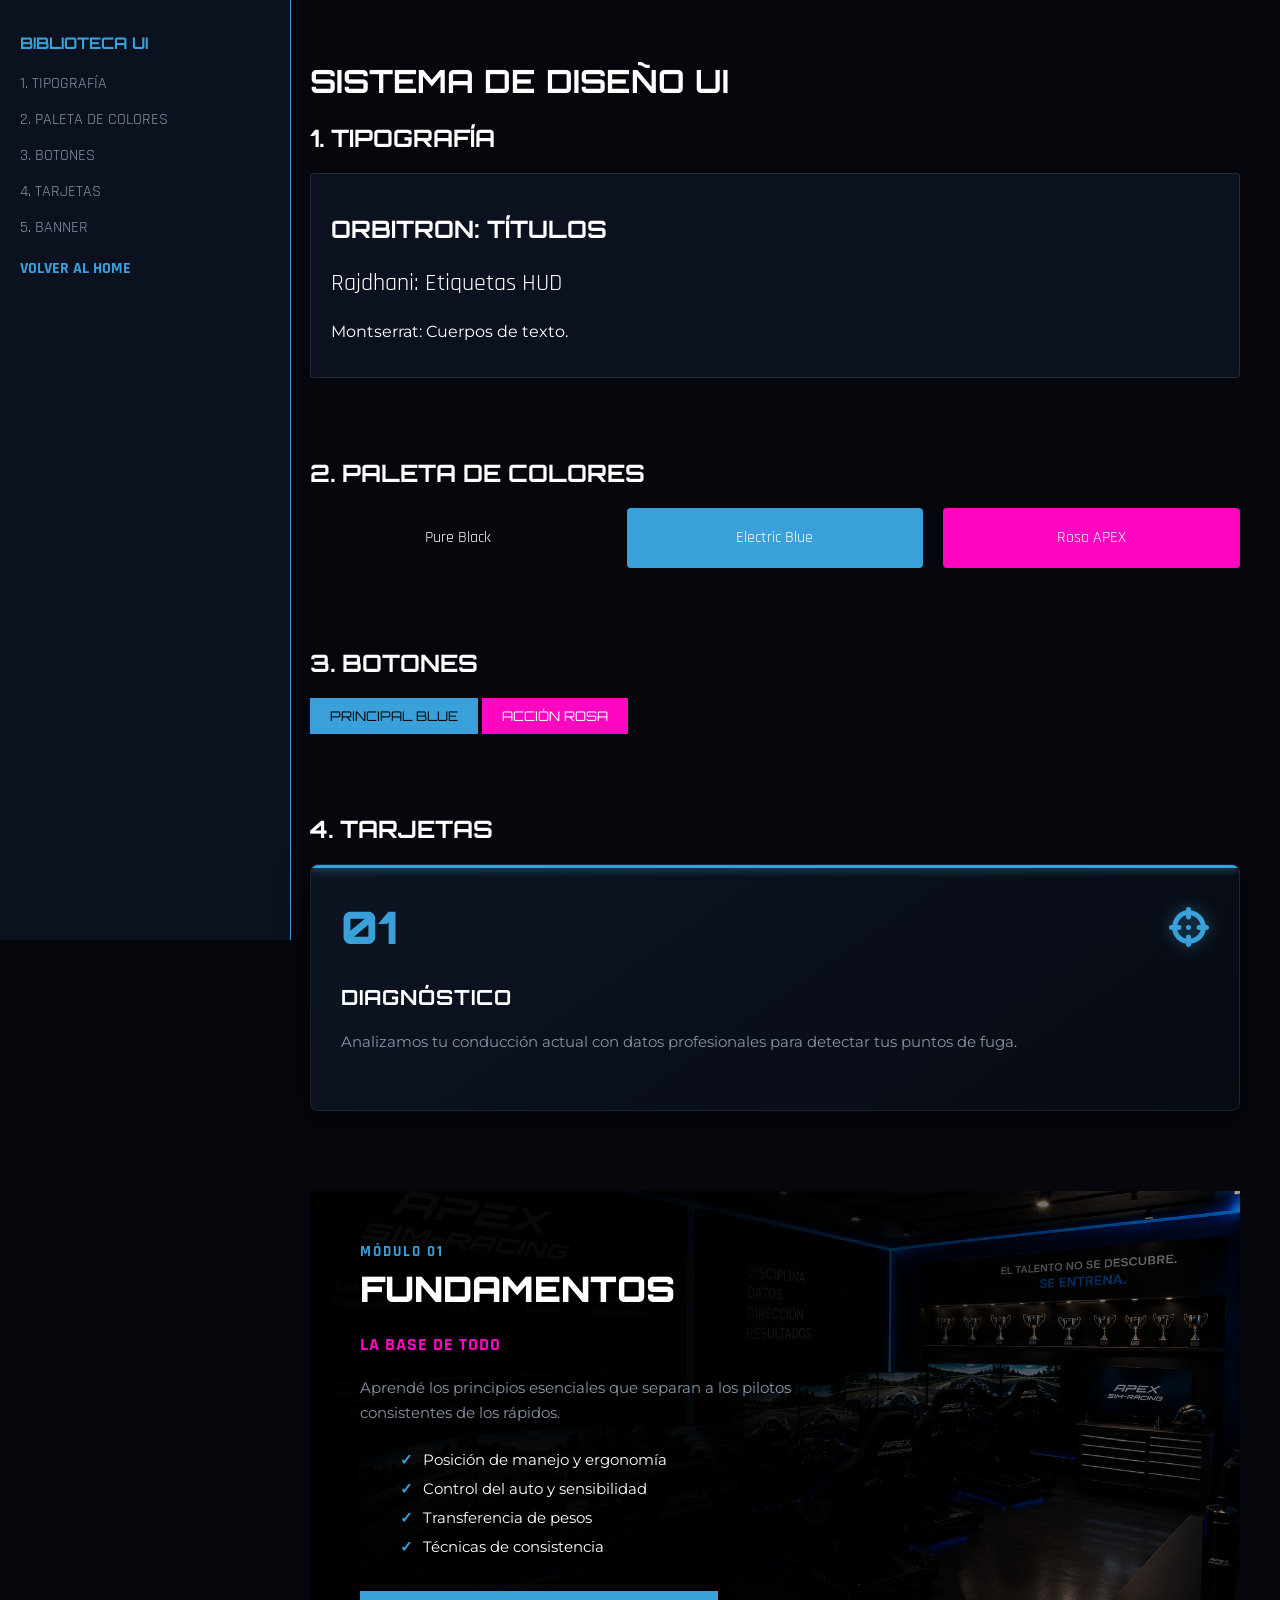
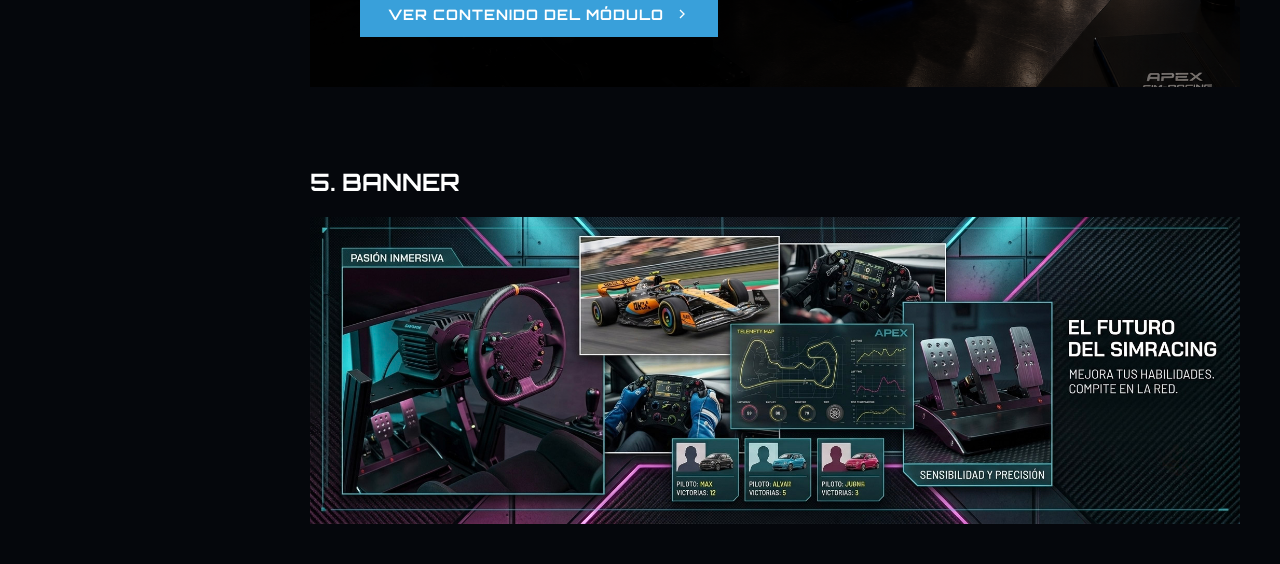
==== commit 53d5b81b: "final final" ====
--- a/biblioteca-ui.html
+++ b/biblioteca-ui.html
@@ -143,13 +143,22 @@
     
     .main-content { margin-left: 0; width: 100%; }
 }
-/* Contenedor Grid para las nuevas tarjetas */
 .library-grid {
     display: grid;
-    /* Ajustamos el mínimo a 250px o 200px para que entren 3 en pantalla */
+    /* Esto crea 3 columnas que ocupan exactamente el mismo espacio (1fr cada una) */
     grid-template-columns: repeat(3, 1fr); 
     gap: 20px;
     padding: 40px 0;
+    width: 100%;
+    align-items: stretch; /* Esto hace que todas las tarjetas tengan la misma altura */
+}
+
+/* Aseguramos que las tarjetas respeten el tamaño del grid */
+.lib-card {
+    width: 100%; /* Obliga a la tarjeta a llenar su columna */
+    box-sizing: border-box; /* Evita que el padding rompa el ancho */
+    display: flex;
+    flex-direction: column;
 }
 
 /* Estilo Base de las Tarjetas */
@@ -267,7 +276,7 @@
             position: absolute;
             top: 0;
             left: 0;
-            width: 40%;
+            width: 100%;
             height: 3px;
             background: var(--electric-blue);
             box-shadow: 0 0 10px var(--electric-blue);
@@ -528,7 +537,7 @@
             <li><a href="#colors">2. Paleta de Colores</a></li>
             <li><a href="#buttons">3. Botones</a></li>
             <li><a href="#cards">4. Tarjetas</a></li>
-            <li><a href="#icons">5. Iconografía</a></li>
+            <li><a href="#icons">5. Banner</a></li>
             <li style="margin-top: 20px;">
                 <a href="index.html" class="btn-home">VOLVER AL HOME</a>
             </li>
@@ -566,21 +575,7 @@
 
         <section id="cards">
             <h2>4. Tarjetas</h2>
-            <div class="box" style="width: 300px; border: 1px solid var(--electric-blue);">
-                <h3>Tarjeta de Curso</h3>
-                <p>Contenido detallado del curso...</p>
-            </div>
-        </section>
-        <section class="container" id="biblioteca">
-    <div class="library-grid">
-        
-        <!-- Tarjeta tipo oferta (Imagen 1) -->
-        <div class="lib-card featured-gold">
-            <div class="price-main" style="font-size: 2rem;">USD 149</div>
-            <p class="lib-card-desc">ACCESO INMEDIATO ILIMITADO</p>
-            <button class="btn-speed" style="width: 100%;">COMPRAR AHORA</button>
-        </div>
-        <div class="passport-grid">
+    
                 <!-- TARJETA 01 -->
                 <div class="passport-card">
                     <div class="passport-card-header">
@@ -592,6 +587,7 @@
                         Analizamos tu conducción actual con datos profesionales para detectar tus puntos de fuga.
                     </p>
                 </div>
+        <section id="cards"></section>
 
                 <!-- PANEL 01: FUNDAMENTOS -->
                     <div class="content-panel-inner active-panel" id="mod-pane-1" style="background-image: linear-gradient(to right, rgba(0,0,0,0.95) 45%, rgba(0,0,0,0.3) 100%), url('assets/imag5.png');">
@@ -612,13 +608,15 @@
                             </a>
                         </div>
                     </div>
+
 </section>
+
  <h2>5. Banner </h2>
 <!-- BANNER PUBLICITARIO INTERMEDIO -->
     <div class="banner-intermedio-container">
         <img src="assets/ban1.jpg" alt="Banner APEX" class="banner-media">
     </div>
-
+</section>
     </main>
 </body>
 </html>
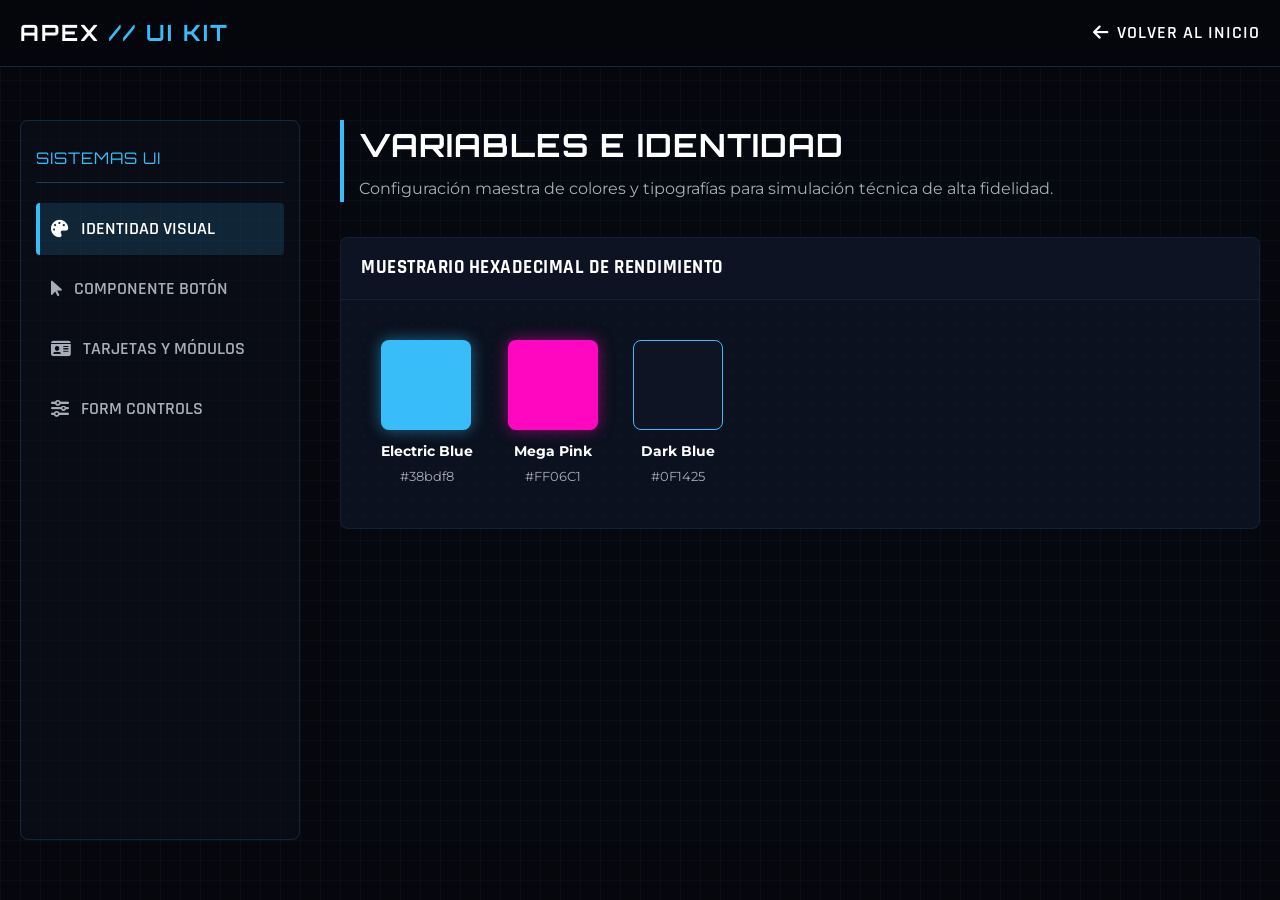
==== commit 2e9ec0ad: "biblioteca final" ====
--- a/biblioteca-ui.html
+++ b/biblioteca-ui.html
@@ -3,637 +3,709 @@
 <head>
     <meta charset="UTF-8">
     <meta name="viewport" content="width=device-width, initial-scale=1.0">
-    <title>SISTEMA DE DISEÑO UI | APEX SHOWROOM</title>
-    <link href="https://fonts.googleapis.com/css2?family=Montserrat:wght@400;700&family=Orbitron:wght@700;900&family=Rajdhani:wght@500;700&display=swap" rel="stylesheet">
+    <title>APEX UI KIT | Biblioteca de Componentes</title>
+    <link rel="preconnect" href="https://fonts.googleapis.com">
+    <link rel="preconnect" href="https://fonts.gstatic.com" crossorigin>
+    <link href="https://fonts.googleapis.com/css2?family=Montserrat:wght@400;500;700&family=Orbitron:wght@700;900&family=Rajdhani:wght@500;600;700&display=swap" rel="stylesheet">
     <link rel="stylesheet" href="https://cdnjs.cloudflare.com/ajax/libs/font-awesome/6.4.0/css/all.min.css">
     
     <style>
+        /* --- CORE DESIGN SYSTEM (APEX ACADEMY) --- */
         :root {
+            --electric-blue: #38bdf8;
             --pure-black: #05070c;
-            --dark-blue: #0b111e;
-            --electric-blue: #39A0DA;
-            --neon-glow: rgba(57, 160, 218, 0.6);
-            --gold: #FF06c1; /* Rosa APEX */
-            --white: #ffffff;
-            --metallic-grey: #8a94a6;
-            --green: #20e555;
-            --red: #f03939;
-            --font-title: 'Orbitron', sans-serif;
-            --font-hud: 'Rajdhani', sans-serif;
+            --dark-blue: #0F1425;
+            --white: #FFFFFF;
+            --metallic-grey: #A8ADB7;
+            --neon-glow: rgba(56, 189, 248, 0.4);
+            
+            /* Identidad Mega Apex */
+            --mega-pink: #FF06C1;
+            --mega-glow: rgba(255, 6, 193, 0.4);
+
+            --font-title: 'Orbitron', 'Rajdhani', sans-serif;
+            --font-sub: 'Rajdhani', sans-serif;
             --font-body: 'Montserrat', sans-serif;
-        }
-
-        body { background: var(--pure-black); color: var(--white); font-family: var(--font-body); margin: 0; display: flex; }
-        
-        /* Sidebar Menu */
-        .sidebar { width: 250px; height: 100vh; background: var(--dark-blue); padding: 20px; position: fixed; border-right: 1px solid var(--electric-blue); }
-        .sidebar h2 { color: var(--electric-blue); font-size: 1rem; margin-bottom: 20px; }
-        .sidebar ul { list-style: none; padding: 0; }
-        .sidebar ul li { margin-bottom: 15px; }
-        .sidebar ul li a { color: var(--metallic-grey); text-decoration: none; font-family: var(--font-hud); text-transform: uppercase; }
-
-        /* Main Content */
-        .main-content { margin-left: 270px; padding: 40px; width: calc(100% - 310px); }
-        section { margin-bottom: 80px; }
-        h1, h2 { font-family: var(--font-title); color: var(--white); text-transform: uppercase; }
-        
-        .grid-container { display: grid; grid-template-columns: repeat(auto-fill, minmax(250px, 1fr)); gap: 20px; margin-top: 20px; }
-        
-        /* Components */
-        .box { background: var(--dark-blue); padding: 20px; border: 1px solid rgba(255,255,255,0.1); border-radius: 4px; }
-        .btn-apex { padding: 10px 20px; border: none; font-family: var(--font-title); cursor: pointer; text-transform: uppercase; transition: 0.3s; }
-        .btn-blue { background: var(--electric-blue); color: var(--pure-black); }
-        .btn-pink { background: var(--gold); color: var(--white); }
-        
-        .color-block { height: 60px; border-radius: 4px; display: flex; align-items: center; justify-content: center; font-family: var(--font-hud); }
-    /* Asegurar que las animaciones de tarjetas (flip cards) funcionen */
-.flip-card {
-    cursor: pointer;
-}
-
-.flip-card-inner {
-    transition: transform 0.6s cubic-bezier(0.25, 1, 0.5, 1);
-    transform-style: preserve-3d;
-}
-
-.flip-card:hover .flip-card-inner {
-    transform: rotateY(180deg);
-}
-
-/* Estilo para el botón Volver al Home */
-.btn-home {
-    color: var(--electric-blue) !important;
-    font-weight: 700;
-    border-bottom: 2px solid transparent;
-}
-
-.btn-home:hover {
-    border-bottom: 2px solid var(--electric-blue);
-}
-
-/* Asegurar que los modelos de tarjetas (passport-card) tengan el efecto de elevación */
-.passport-card {
-    transition: transform 0.3s ease, box-shadow 0.3s ease;
-}
-
-.passport-card:hover {
-    transform: translateY(-10px);
-    box-shadow: 0 10px 30px rgba(56, 189, 248, 0.2);
-}
-/* --- AJUSTES RESPONSIVE MOBILE --- */
-@media (max-width: 768px) {
-    body {
-        flex-direction: column; /* Cambia el sidebar a una barra superior */
-    }
-
-    .sidebar {
-        width: 100%;
-        height: auto;
-        position: relative;
-        border-right: none;
-        border-bottom: 1px solid var(--electric-blue);
-        padding: 15px;
-    }
-
-    .main-content {
-        margin-left: 0;
-        width: 100%;
-        padding: 20px;
-        box-sizing: border-box; /* Evita que el padding rompa el ancho */
-    }
-
-    .grid-container {
-        grid-template-columns: 1fr; /* Una sola columna en móviles */
-    }
-
-    /* Ajuste para tarjetas */
-    .box[style*="width: 300px"] {
-        width: 100% !important; /* Hace que las tarjetas se adapten al ancho */
-        box-sizing: border-box;
-    }
-}
-/* Botón estilo UI APEX */
-.menu-toggle {
-    display: none; /* Oculto por defecto en escritorio */
-    background: var(--dark-blue);
-    color: var(--electric-blue);
-    border: 1px solid var(--electric-blue);
-    padding: 10px;
-    width: 100%;
-    text-transform: uppercase;
-    font-family: var(--font-title);
-    cursor: pointer;
-    margin-bottom: 20px;
-}
-
-@media (max-width: 768px) {
-    .menu-toggle { display: block; } /* Solo visible en móvil */
-    
-    .sidebar { 
-        height: auto; 
-        padding: 10px;
-        position: relative;
-    }
-
-    /* Ocultar el contenido cuando está cerrado en mobile */
-    .sidebar-content { display: none; }
-    
-    /* Mostrar cuando se activa la clase 'open' */
-    .sidebar.open .sidebar-content { display: block; }
-    
-    .main-content { margin-left: 0; width: 100%; }
-}
-.library-grid {
-    display: grid;
-    /* Esto crea 3 columnas que ocupan exactamente el mismo espacio (1fr cada una) */
-    grid-template-columns: repeat(3, 1fr); 
-    gap: 20px;
-    padding: 40px 0;
-    width: 100%;
-    align-items: stretch; /* Esto hace que todas las tarjetas tengan la misma altura */
-}
-
-/* Aseguramos que las tarjetas respeten el tamaño del grid */
-.lib-card {
-    width: 100%; /* Obliga a la tarjeta a llenar su columna */
-    box-sizing: border-box; /* Evita que el padding rompa el ancho */
-    display: flex;
-    flex-direction: column;
-}
-
-/* Estilo Base de las Tarjetas */
-.lib-card {
-    background: linear-gradient(145deg, rgba(11, 17, 30, 0.8) 0%, rgba(5, 7, 12, 0.95) 100%);
-    border: 1px solid rgba(57, 160, 218, 0.3);
-    padding: 30px;
-    position: relative;
-    transition: transform 0.3s ease, border-color 0.3s ease;
-}
-
-.lib-card:hover {
-    border-color: var(--electric-blue);
-    transform: translateY(-5px);
-}
-
-/* Efecto de borde rosado en tarjeta tipo oferta */
-.lib-card.featured-gold {
-    border: 2px dashed var(--gold);
-}
-
-.lib-card-title {
-    font-family: var(--font-title);
-    font-size: 1.4rem;
-    margin-bottom: 15px;
-    text-transform: uppercase;
-}
-
-.lib-card-desc {
-    font-size: 0.95rem;
-    color: var(--metallic-grey);
-    line-height: 1.5;
-    margin-bottom: 20px;
-}
- /* --- ESTILOS DEL BANNER INTERMEDIO --- */
-        .banner-intermedio-container {
+
+            --transition-smooth: cubic-bezier(0.25, 1, 0.5, 1);
+        }
+
+        * {
+            margin: 0;
+            padding: 0;
+            box-sizing: border-box;
+            scroll-behavior: smooth;
+        }
+
+        body {
+            background-color: var(--pure-black);
+            /* Grilla técnica simulada de fondo */
+            background-image: 
+                linear-gradient(rgba(15, 20, 37, 0.5) 1px, transparent 1px),
+                linear-gradient(90deg, rgba(15, 20, 37, 0.5) 1px, transparent 1px);
+            background-size: 20px 20px;
+            color: var(--white);
+            font-family: var(--font-body);
+            overflow-x: hidden;
+            line-height: 1.6;
+        }
+
+        /* --- HEADER NAVBAR --- */
+        .header {
+            position: fixed;
+            top: 0;
+            left: 0;
             width: 100%;
-            max-width: 100%;
-            margin: 100px auto;
-            padding: 0 10px;
-            box-sizing: border-box;
-        }
-
-        .banner-media {
-            width: 100%;
-            height: auto;
+            background: rgba(5, 7, 12, 0.85);
+            backdrop-filter: blur(10px);
+            border-bottom: 1px solid rgba(56, 189, 248, 0.2);
+            z-index: 1000;
+            padding: 15px 0;
+        }
+        .header-container {
+            max-width: 1400px;
+            margin: 0 auto;
+            padding: 0 20px;
+            display: flex;
+            justify-content: space-between;
+            align-items: center;
+        }
+        .logo h1 {
+            font-family: var(--font-title);
+            font-size: 1.4rem;
+            letter-spacing: 2px;
+            color: var(--white);
+        }
+        .logo span {
+            color: var(--electric-blue);
+        }
+        .nav-links a {
+            color: var(--white);
+            text-decoration: none;
+            font-family: var(--font-sub);
+            font-weight: 600;
+            font-size: 1.1rem;
+            letter-spacing: 1px;
+            text-transform: uppercase;
+            transition: color 0.3s;
+            display: flex;
+            align-items: center;
+            gap: 8px;
+        }
+        .nav-links a:hover {
+            color: var(--electric-blue);
+        }
+
+        /* --- UI WORKSPACE LAYOUT --- */
+        .uikit-container {
+            max-width: 1400px;
+            margin: 120px auto 60px;
+            padding: 0 20px;
+            display: grid;
+            grid-template-columns: 280px 1fr;
+            gap: 40px;
+        }
+
+        /* SIDEBAR DE SECCIONES */
+        .uikit-sidebar {
+            position: sticky;
+            top: 120px;
+            height: calc(100vh - 180px);
+            background: rgba(15, 20, 37, 0.4);
+            border: 1px solid rgba(56, 189, 248, 0.15);
+            border-radius: 8px;
+            padding: 25px 15px;
+        }
+        .sidebar-title {
+            font-family: var(--font-title);
+            font-size: 1rem;
+            color: var(--electric-blue);
+            margin-bottom: 20px;
+            padding-bottom: 10px;
+            border-bottom: 1px solid rgba(56, 189, 248, 0.3);
+            text-transform: uppercase;
+            letter-spacing: 1px;
+        }
+        .sidebar-menu {
+            list-style: none;
+        }
+        .sidebar-item {
+            margin-bottom: 8px;
+        }
+        .sidebar-link {
+            display: flex;
+            align-items: center;
+            gap: 12px;
+            padding: 12px 15px;
+            color: var(--metallic-grey);
+            text-decoration: none;
+            font-family: var(--font-sub);
+            font-size: 1.1rem;
+            font-weight: 600;
+            text-transform: uppercase;
+            border-radius: 4px;
+            transition: all 0.3s var(--transition-smooth);
+        }
+        .sidebar-link:hover, .sidebar-link.active {
+            color: var(--white);
+            background: rgba(56, 189, 248, 0.15);
+            border-left: 4px solid var(--electric-blue);
+            padding-left: 11px;
+        }
+
+        /* CONTENEDOR PRINCIPAL DE COMPONENTES */
+        .uikit-main {
+            background: rgba(15, 20, 37, 0.1);
+        }
+        .uikit-section {
+            display: none;
+            animation: panelFadeIn 0.4s var(--transition-smooth);
+        }
+        .uikit-section.active {
             display: block;
-            transition: transform 0.3s ease;
-        }
-
-        /* --- REDUCCIÓN DE ESPACIOS EXCLUSIVO DESKTOP --- */
-        @media (min-width: 993px) {
-            .passport-section { padding: 60px 0; }
-            .interactive-modules-section { padding: 60px 0; }
-            #circuitos { padding: 60px 0; }
-            #equipamiento { padding: 60px 0; }
-            .footer-checkout { padding: 60px 0 40px 0; }
-            
-            .banner-intermedio-container {
-                margin: 0;
-                padding: 0;
-            }
-        }
-        /* --- PASAPORTE DE 3 PASOS --- */
-        .passport-section {
-            padding: 100px 0;
-            background: linear-gradient(180deg, var(--pure-black) 0%, var(--dark-blue) 100%);
-        }
-
-        .passport-subtitle {
-            text-align: center;
-            font-family: var(--font-hud);
-            color: var(--electric-blue);
+        }
+
+        .section-header {
+            margin-bottom: 35px;
+            border-left: 4px solid var(--electric-blue);
+            padding-left: 15px;
+        }
+        .section-header h2 {
+            font-family: var(--font-title);
+            font-size: 2rem;
+            letter-spacing: 1px;
+            text-transform: uppercase;
+            margin-bottom: 5px;
+        }
+        .section-header p {
+            color: var(--metallic-grey);
+            font-size: 1rem;
+        }
+
+        /* --- VISUALIZADORES DE COMPONENTES --- */
+        .component-showcase {
+            background: #0b111e;
+            border: 1px solid rgba(56, 189, 248, 0.1);
+            border-radius: 8px;
+            margin-bottom: 40px;
+            overflow: hidden;
+        }
+        .showcase-header {
+            background: rgba(15, 20, 37, 0.8);
+            padding: 15px 20px;
+            border-bottom: 1px solid rgba(255, 255, 255, 0.05);
+            display: flex;
+            justify-content: space-between;
+            align-items: center;
+        }
+        .showcase-title {
+            font-family: var(--font-sub);
             font-size: 1.2rem;
             font-weight: 700;
-            letter-spacing: 2px;
-            text-transform: uppercase;
-            margin-bottom: 10px;
-        }
-
-        .passport-title {
-            text-align: center;
-            font-family: var(--font-title);
-            font-size: 2.5rem;
-            font-weight: 900;
-            text-transform: uppercase;
-            letter-spacing: 2px;
-            margin-bottom: 60px;
-            color: var(--white);
-        }
-
-        @media (min-width: 993px) {
-            .passport-title { margin-bottom: 40px; }
-        }
-
-        .passport-grid {
-            display: grid;
-            grid-template-columns: repeat(3, 1fr);
-            gap: 25px;
-        }
-
+            text-transform: uppercase;
+            color: var(--white);
+            letter-spacing: 0.5px;
+        }
+        .showcase-preview {
+            padding: 40px;
+            display: flex;
+            gap: 20px;
+            align-items: center;
+            justify-content: center;
+            flex-wrap: wrap;
+            background-image: radial-gradient(rgba(56, 189, 248, 0.04) 1px, transparent 0);
+            background-size: 16px 16px;
+        }
+        .showcase-code {
+            background: #05070c;
+            border-top: 1px solid rgba(255, 255, 255, 0.05);
+            padding: 20px;
+            position: relative;
+        }
+        .code-block {
+            font-family: 'Courier New', Courier, monospace;
+            color: #38bdf8;
+            font-size: 0.9rem;
+            white-space: pre-wrap;
+            overflow-x: auto;
+        }
+        .btn-copy {
+            position: absolute;
+            top: 15px;
+            right: 20px;
+            background: rgba(56, 189, 248, 0.1);
+            border: 1px solid rgba(56, 189, 248, 0.3);
+            color: var(--electric-blue);
+            padding: 6px 14px;
+            border-radius: 4px;
+            font-family: var(--font-sub);
+            font-size: 0.85rem;
+            font-weight: bold;
+            cursor: pointer;
+            text-transform: uppercase;
+            transition: all 0.2s;
+        }
+        .btn-copy:hover {
+            background: var(--electric-blue);
+            color: var(--pure-black);
+        }
+
+        /* --- COMPONENTES EXTRAÍDOS DEL SISTEMA DE DISEÑO --- */
+        
+        /* 1. Botones */
+        .apex-btn {
+            display: inline-flex;
+            align-items: center;
+            gap: 10px;
+            font-family: var(--font-sub);
+            font-size: 1.1rem;
+            font-weight: 700;
+            text-transform: uppercase;
+            letter-spacing: 1px;
+            padding: 14px 30px;
+            border-radius: 4px;
+            cursor: pointer;
+            text-decoration: none;
+            transition: all 0.3s var(--transition-smooth);
+        }
+        .apex-btn.primary {
+            background: var(--electric-blue);
+            color: var(--pure-black);
+            border: none;
+            box-shadow: 0 0 15px var(--neon-glow);
+        }
+        .apex-btn.primary:hover {
+            background: var(--white);
+            box-shadow: 0 0 25px rgba(255,255,255,0.4);
+            transform: translateY(-2px);
+        }
+        .apex-btn.secondary {
+            background: transparent;
+            color: var(--white);
+            border: 2px solid var(--electric-blue);
+        }
+        .apex-btn.secondary:hover {
+            background: rgba(56, 189, 248, 0.1);
+            box-shadow: 0 0 15px var(--neon-glow);
+            transform: translateY(-2px);
+        }
+        .apex-btn.mega {
+            background: var(--mega-pink);
+            color: var(--white);
+            border: none;
+            box-shadow: 0 0 15px var(--mega-glow);
+        }
+        .apex-btn.mega:hover {
+            background: #ff33cc;
+            box-shadow: 0 0 25px var(--mega-pink);
+            transform: translateY(-2px);
+        }
+
+        /* 2. Tarjetas Passport (Módulos de Cursos) */
         .passport-card {
-            background: linear-gradient(145deg, rgba(14, 22, 37, 0.9) 0%, rgba(7, 11, 19, 0.95) 100%);
-            border: 1px solid rgba(57, 160, 218, 0.15);
-            border-radius: 8px;
-            padding: 40px 30px;
+            background: linear-gradient(135deg, rgba(15, 20, 37, 0.9), rgba(5, 7, 12, 0.98));
+            border: 1px solid rgba(56, 189, 248, 0.2);
+            border-radius: 12px;
+            width: 340px;
+            padding: 25px;
             position: relative;
-            overflow: hidden;
-            box-shadow: 0 10px 30px rgba(0, 0, 0, 0.5);
-            transition: all 0.3s ease;
-        }
-
+            box-shadow: 0 20px 40px rgba(0,0,0,0.6);
+        }
         .passport-card::before {
             content: '';
             position: absolute;
             top: 0;
-            left: 0;
-            width: 100%;
+            left: 25px;
+            width: 60px;
             height: 3px;
             background: var(--electric-blue);
             box-shadow: 0 0 10px var(--electric-blue);
         }
-
-        .passport-card-header {
+        .passport-header {
             display: flex;
             justify-content: space-between;
             align-items: center;
-            margin-bottom: 35px;
-        }
-
+            margin-bottom: 20px;
+        }
         .passport-number {
             font-family: var(--font-title);
-            font-size: 2.8rem;
-            font-weight: 900;
             color: var(--electric-blue);
-            line-height: 1;
-        }
-
-        .passport-icon {
-            font-size: 2.5rem;
+            font-size: 0.85rem;
+            letter-spacing: 1px;
+        }
+        .passport-badge {
+            font-family: var(--font-sub);
+            font-weight: bold;
+            font-size: 0.8rem;
+            background: rgba(56, 189, 248, 0.15);
             color: var(--electric-blue);
-            filter: drop-shadow(0 0 8px rgba(57, 160, 218, 0.5));
-        }
-
-        .passport-card-title {
+            padding: 3px 8px;
+            border-radius: 4px;
+            text-transform: uppercase;
+        }
+        .passport-title {
             font-family: var(--font-title);
-            font-size: 1.3rem;
-            font-weight: 700;
-            text-transform: uppercase;
+            font-size: 1.4rem;
+            margin-bottom: 15px;
+            text-transform: uppercase;
+        }
+        .passport-meta {
+            list-style: none;
+            margin-bottom: 25px;
+        }
+        .passport-meta li {
+            font-size: 0.9rem;
+            color: var(--metallic-grey);
+            margin-bottom: 8px;
+            display: flex;
+            justify-content: space-between;
+            border-bottom: 1px dashed rgba(255,255,255,0.05);
+            padding-bottom: 4px;
+        }
+        .passport-meta li span {
+            color: var(--white);
+            font-weight: 500;
+        }
+
+        /* Variación de Tarjeta Estilo Mega Apex */
+        .passport-card.mega-apex-style {
+            border-color: rgba(255, 6, 193, 0.3);
+        }
+        .passport-card.mega-apex-style::before {
+            background: var(--mega-pink);
+            box-shadow: 0 0 12px var(--mega-pink);
+        }
+        .passport-card.mega-apex-style .passport-number {
+            color: var(--mega-pink);
+        }
+        .passport-card.mega-apex-style .passport-badge {
+            background: rgba(255, 6, 193, 0.15);
+            color: var(--mega-pink);
+        }
+
+        /* 3. Inputs de Formulario */
+        .form-group {
+            width: 100%;
+            max-width: 450px;
             margin-bottom: 20px;
+        }
+        .form-label {
+            display: block;
+            font-family: var(--font-sub);
+            font-size: 1rem;
+            font-weight: 600;
+            text-transform: uppercase;
             letter-spacing: 1px;
-            color: var(--white);
-        }
-
-        .passport-card-desc {
             color: var(--metallic-grey);
+            margin-bottom: 8px;
+        }
+        .form-input {
+            width: 100%;
+            background: rgba(15, 20, 37, 0.6);
+            border: 1px solid rgba(56, 189, 248, 0.2);
+            border-radius: 4px;
+            padding: 12px 15px;
+            color: var(--white);
+            font-family: var(--font-body);
             font-size: 0.95rem;
-            line-height: 1.6;
-            font-family: var(--font-body);
-        }
-
+            transition: all 0.3s;
+        }
+        .form-input:focus {
+            outline: none;
+            border-color: var(--electric-blue);
+            box-shadow: 0 0 12px rgba(56, 189, 248, 0.3);
+            background: rgba(15, 20, 37, 0.9);
+        }
+
+        /* --- ANIMACIONES NATIVAS --- */
+        @keyframes panelFadeIn {
+            from { opacity: 0; transform: translateY(8px); }
+            to { opacity: 1; transform: translateY(0); }
+        }
+
+        /* --- MEDIA QUERIES (RESPONSIVE) --- */
         @media (max-width: 992px) {
-            .passport-grid {
+            .uikit-container {
                 grid-template-columns: 1fr;
-                gap: 20px;
+                margin-top: 100px;
             }
-            .passport-title {
-                font-size: 2rem;
-                padding: 0 10px;
+            .uikit-sidebar {
+                position: static;
+                height: auto;
+                padding: 15px;
             }
-        }
-        /* --- ESTILOS DE LA SECCIÓN DE MÓDULOS INTERACTIVOS --- */
-        .interactive-modules-section {
-            padding: 100px 0;
-            background: var(--pure-black);
-        }
-        .modules-container {
-            max-width: 1200px;
-            margin: 0 auto;
-            padding: 0 20px;
-        }
-        .modules-header {
-            text-align: center;
-            margin-bottom: 60px;
-        }
-        @media (min-width: 993px) {
-            .modules-header { margin-bottom: 40px; }
-        }
-        .subtitle-highlight {
-            font-family: var(--font-hud);
-            color: var(--electric-blue);
-            letter-spacing: 3px;
-            font-size: 1.1rem;
-            display: block;
-            margin-bottom: 10px;
-            font-weight: 600;
-        }
-        .main-title {
-            font-family: var(--font-title);
-            font-size: 2.5rem;
-            font-weight: 900;
-            letter-spacing: 1px;
-            text-transform: uppercase;
-        }
-        .modules-wrapper {
-            display: grid;
-            grid-template-columns: 350px 1fr;
-            gap: 30px;
-            align-items: stretch;
-        }
-        .modules-sidebar {
-            display: flex;
-            flex-direction: column;
-            gap: 12px;
-        }
-        .module-tab {
-            display: flex;
-            align-items: center;
-            gap: 15px;
-            background: rgba(11, 17, 30, 0.5);
-            border: 1px solid rgba(255, 255, 255, 0.05);
-            padding: 15px 20px;
-            cursor: pointer;
-            transition: all 0.3s ease;
-        }
-        .module-tab:hover, .module-tab.active {
-            background: rgba(57, 160, 218, 0.1);
-            border-color: var(--electric-blue);
-        }
-        .tab-icon-wrapper {
-            width: 40px;
-            height: 40px;
-            display: flex;
-            align-items: center;
-            justify-content: center;
-            color: var(--metallic-grey);
-            transition: color 0.3s;
-        }
-        .module-tab:hover .tab-icon-wrapper, .module-tab.active .tab-icon-wrapper {
-            color: var(--electric-blue);
-        }
-        .icon-svg {
-            width: 28px;
-            height: 28px;
-        }
-        .tab-text {
-            display: flex;
-            flex-direction: column;
-        }
-        .tab-num {
-            font-family: var(--font-title);
-            font-size: 1rem;
-            font-weight: 700;
-        }
-        .tab-desc {
-            font-family: var(--font-hud);
-            font-size: 0.85rem;
-            color: var(--metallic-grey);
-            letter-spacing: 1px;
-        }
-        .module-content-display {
-            background: #070b13;
-            border: 1px solid rgba(255, 255, 255, 0.05);
-            position: relative;
-            overflow: hidden;
-        }
-        
-        /* Contenedores de paneles individuales */
-        .content-panel-inner {
-            background-size: cover;
-            background-position: center right;
-            padding: 50px;
-            height: 100%;
-            display: none; /* Se ocultan por defecto */
-            align-items: center;
-        }
-        
-        /* El panel activo se muestra */
-        .content-panel-inner.active-panel {
-            display: flex;
-            animation: paneFade 0.4s forwards;
-        }
-
-        .module-info-box {
-            max-width: 500px;
-        }
-        .content-mod-tag {
-            font-family: var(--font-hud);
-            color: var(--electric-blue);
-            font-weight: 700;
-            letter-spacing: 2px;
-            font-size: 0.95rem;
-        }
-        .content-mod-title {
-            font-family: var(--font-title);
-            font-size: 2.2rem;
-            font-weight: 900;
-            margin: 5px 0;
-        }
-        .content-mod-subtitle {
-            font-family: var(--font-hud);
-            color: var(--gold);
-            font-size: 1.1rem;
-            letter-spacing: 1px;
-            margin-bottom: 20px;
-            text-transform: uppercase;
-        }
-        .content-mod-description {
-            color: var(--metallic-grey);
-            line-height: 1.6;
-            margin-bottom: 25px;
-            font-size: 0.95rem;
-        }
-        .content-bullet-list {
-            list-style: none;
-            margin-bottom: 35px;
-            display: flex;
-            flex-direction: column;
-            gap: 10px;
-        }
-        .content-bullet-list li {
-            display: flex;
-            align-items: center;
-            gap: 10px;
-            font-size: 0.95rem;
-        }
-        .check-icon {
-            color: var(--electric-blue);
-            font-weight: bold;
-        }
-        .module-action-btn {
-            display: inline-flex;
-            align-items: center;
-            gap: 10px;
-            background: var(--electric-blue);
-            color: var(--white);
-            padding: 14px 28px;
-            font-family: var(--font-title);
-            font-weight: 700;
-            font-size: 0.9rem;
-            text-decoration: none;
-            letter-spacing: 1px;
-            transition: all 0.3s;
-        }
-        .module-action-btn:hover {
-            background: var(--white);
-            color: var(--pure-black);
-        }
-        .btn-arrow {
-            width: 16px;
-            height: 16px;
-        }
-
-        @media (max-width: 991px) {
-            .modules-wrapper {
-                grid-template-columns: 1fr;
+            .sidebar-menu {
+                display: flex;
+                flex-wrap: wrap;
+                gap: 10px;
             }
-            .content-panel-inner {
-                padding: 40px 25px;
+            .sidebar-item {
+                margin-bottom: 0;
             }
         }
     </style>
 </head>
 <body>
 
-   <aside class="sidebar" id="sidebar">
-    <!-- Botón Hamburguesa visible solo en mobile -->
-    <button class="menu-toggle" id="menuToggle">
-        <i class="fas fa-bars"></i>
-    </button>
-    
-    <div class="sidebar-content">
-        <h2>BIBLIOTECA UI</h2>
-        <ul>
-            <li><a href="#typography">1. Tipografía</a></li>
-            <li><a href="#colors">2. Paleta de Colores</a></li>
-            <li><a href="#buttons">3. Botones</a></li>
-            <li><a href="#cards">4. Tarjetas</a></li>
-            <li><a href="#icons">5. Banner</a></li>
-            <li style="margin-top: 20px;">
-                <a href="index.html" class="btn-home">VOLVER AL HOME</a>
-            </li>
-        </ul>
+    <header class="header">
+        <div class="header-container">
+            <div class="logo">
+                <h1>APEX <span>// UI KIT</span></h1>
+            </div>
+            <nav class="nav-links">
+                <a href="index.html"><i class="fas fa-arrow-left"></i> Volver al Inicio</a>
+            </nav>
+        </div>
+    </header>
+
+    <div class="uikit-container">
+        
+        <aside class="uikit-sidebar">
+            <div class="sidebar-title">Sistemas UI</div>
+            <ul class="sidebar-menu">
+                <li class="sidebar-item">
+                    <a href="#branding" class="sidebar-link active" data-target="section-branding">
+                        <i class="fas fa-palette"></i> Identidad Visual
+                    </a>
+                </li>
+                <li class="sidebar-item">
+                    <a href="#botones" class="sidebar-link" data-target="section-botones">
+                        <i class="fas fa-mouse-pointer"></i> Componente Botón
+                    </a>
+                </li>
+                <li class="sidebar-item">
+                    <a href="#tarjetas" class="sidebar-link" data-target="section-tarjetas">
+                        <i class="fas fa-id-card"></i> Tarjetas y Módulos
+                    </a>
+                </li>
+                <li class="sidebar-item">
+                    <a href="#formularios" class="sidebar-link" data-target="section-formularios">
+                        <i class="fas fa-sliders-h"></i> Form Controls
+                    </a>
+                </li>
+            </ul>
+        </aside>
+
+        <main class="uikit-main">
+            
+            <section id="section-branding" class="uikit-section active">
+                <div class="section-header">
+                    <h2>Variables e Identidad</h2>
+                    <p>Configuración maestra de colores y tipografías para simulación técnica de alta fidelidad.</p>
+                </div>
+                
+                <div class="component-showcase">
+                    <div class="showcase-header">
+                        <span class="showcase-title">Muestrario Hexadecimal de Rendimiento</span>
+                    </div>
+                    <div class="showcase-preview" style="justify-content: flex-start; gap: 35px;">
+                        <div style="text-align: center;">
+                            <div style="width: 90px; height: 90px; background: #38bdf8; border-radius: 8px; box-shadow: 0 0 15px rgba(56,189,248,0.5);"></div>
+                            <p style="margin-top: 10px; font-weight: bold; font-size: 0.9rem;">Electric Blue</p>
+                            <span style="font-size: 0.8rem; color: var(--metallic-grey);">#38bdf8</span>
+                        </div>
+                        <div style="text-align: center;">
+                            <div style="width: 90px; height: 90px; background: #FF06C1; border-radius: 8px; box-shadow: 0 0 15px rgba(255,6,193,0.5);"></div>
+                            <p style="margin-top: 10px; font-weight: bold; font-size: 0.9rem;">Mega Pink</p>
+                            <span style="font-size: 0.8rem; color: var(--metallic-grey);">#FF06C1</span>
+                        </div>
+                        <div style="text-align: center;">
+                            <div style="width: 90px; height: 90px; background: #0F1425; border: 1px solid var(--electric-blue); border-radius: 8px;"></div>
+                            <p style="margin-top: 10px; font-weight: bold; font-size: 0.9rem;">Dark Blue</p>
+                            <span style="font-size: 0.8rem; color: var(--metallic-grey);">#0F1425</span>
+                        </div>
+                    </div>
+                </div>
+            </section>
+
+            <section id="section-botones" class="uikit-section">
+                <div class="section-header">
+                    <h2>Botones de Interacción</h2>
+                    <p>Controladores con efectos hover optimizados y estados de luminosidad reactiva.</p>
+                </div>
+
+                <div class="component-showcase">
+                    <div class="showcase-header">
+                        <span class="showcase-title">Botón Primario APEX</span>
+                        <button class="btn-copy">Copiar HTML</button>
+                    </div>
+                    <div class="showcase-preview">
+                        <button class="apex-btn primary">Iniciar Telemetría <i class="fas fa-bolt"></i></button>
+                    </div>
+                    <div class="showcase-code">
+                        <pre class="code-block">&lt;button class="apex-btn primary"&gt;Iniciar Telemetría &lt;i class="fas fa-bolt"&gt;&lt;/i&gt;&lt;/button&gt;</pre>
+                    </div>
+                </div>
+
+                <div class="component-showcase">
+                    <div class="showcase-header">
+                        <span class="showcase-title">Botón Secundario de Estructura</span>
+                        <button class="btn-copy">Copiar HTML</button>
+                    </div>
+                    <div class="showcase-preview">
+                        <button class="apex-btn secondary">Ver Circuitos <i class="fas fa-flag-checkered"></i></button>
+                    </div>
+                    <div class="showcase-code">
+                        <pre class="code-block">&lt;button class="apex-btn secondary"&gt;Ver Circuitos &lt;i class="fas fa-flag-checkered"&gt;&lt;/i&gt;&lt;/button&gt;</pre>
+                    </div>
+                </div>
+
+                <div class="component-showcase">
+                    <div class="showcase-header">
+                        <span class="showcase-title">Botón Edición Especial Mega Apex</span>
+                        <button class="btn-copy">Copiar HTML</button>
+                    </div>
+                    <div class="showcase-preview">
+                        <button class="apex-btn mega">Adquirir Curso Mega <i class="fas fa-rocket"></i></button>
+                    </div>
+                    <div class="showcase-code">
+                        <pre class="code-block">&lt;button class="apex-btn mega"&gt;Adquirir Curso Mega &lt;i class="fas fa-rocket"&gt;&lt;/i&gt;&lt;/button&gt;</pre>
+                    </div>
+                </div>
+            </section>
+
+            <section id="section-tarjetas" class="uikit-section">
+                <div class="section-header">
+                    <h2>Pasaportes y Módulos de Cursos</h2>
+                    <p>Contenedores modulares complejos ideales para la visualización ordenada de datos e inscripciones.</p>
+                </div>
+
+                <div class="component-showcase">
+                    <div class="showcase-header">
+                        <span class="showcase-title">Pasaporte Estándar / Pro</span>
+                        <button class="btn-copy">Copiar HTML</button>
+                    </div>
+                    <div class="showcase-preview">
+                        <div class="passport-card">
+                            <div class="passport-header">
+                                <span class="passport-number">APEX-001 // DIGITAL</span>
+                                <span class="passport-badge">PRO ACADEMY</span>
+                            </div>
+                            <h3 class="passport-title">Fórmula Pro</h3>
+                            <ul class="passport-meta">
+                                <li>Instructor: <span>Sergio Pérez</span></li>
+                                <li>Simuladores: <span>iRacing, Assetto</span></li>
+                            </ul>
+                            <button class="apex-btn primary" style="width: 100%; justify-content: center;">Ingresar al Módulo</button>
+                        </div>
+                    </div>
+                    <div class="showcase-code">
+                        <pre class="code-block">&lt;div class="passport-card"&gt;
+    &lt;div class="passport-header"&gt;
+        &lt;span class="passport-number"&gt;APEX-001 // DIGITAL&lt;/span&gt;
+        &lt;span class="passport-badge"&gt;PRO ACADEMY&lt;/span&gt;
+    &lt;/div&gt;
+    &lt;h3 class="passport-title"&gt;Fórmula Pro&lt;/h3&gt;
+    ...
+&lt;/div&gt;</pre>
+                    </div>
+                </div>
+
+                <div class="component-showcase">
+                    <div class="showcase-header">
+                        <span class="showcase-title">Pasaporte Especial Mega Apex</span>
+                        <button class="btn-copy">Copiar HTML</button>
+                    </div>
+                    <div class="showcase-preview">
+                        <div class="passport-card mega-apex-style">
+                            <div class="passport-header">
+                                <span class="passport-number">APEX-999 // EXCLUSIVO</span>
+                                <span class="passport-badge">MEGA APEX</span>
+                            </div>
+                            <h3 class="passport-title">Mega Apex Course</h3>
+                            <ul class="passport-meta">
+                                <li>Acceso de Telemetría: <span>Ilimitado</span></li>
+                                <li>Sesiones 1v1: <span>Incluidas</span></li>
+                            </ul>
+                            <button class="apex-btn mega" style="width: 100%; justify-content: center;">Ingresar al Módulo</button>
+                        </div>
+                    </div>
+                    <div class="showcase-code">
+                        <pre class="code-block">&lt;div class="passport-card mega-apex-style"&gt;
+    &lt;div class="passport-header"&gt;
+        &lt;span class="passport-number"&gt;APEX-999 // EXCLUSIVO&lt;/span&gt;
+        &lt;span class="passport-badge"&gt;MEGA APEX&lt;/span&gt;
+    &lt;/div&gt;
+    ...
+&lt;/div&gt;</pre>
+                    </div>
+                </div>
+            </section>
+
+            <section id="section-formularios" class="uikit-section">
+                <div class="section-header">
+                    <h2>Inputs y Controladores Técnicos</h2>
+                    <p>Campos de texto diseñados para simular el ingreso seguro a terminales satelitales de telemetría.</p>
+                </div>
+
+                <div class="component-showcase">
+                    <div class="showcase-header">
+                        <span class="showcase-title">Input de Datos Alpha</span>
+                        <button class="btn-copy">Copiar HTML</button>
+                    </div>
+                    <div class="showcase-preview">
+                        <div class="form-group">
+                            <label class="form-label">Identificación del Piloto // ID</label>
+                            <input type="text" class="form-input" placeholder="Ej: Franco Colapinto">
+                        </div>
+                    </div>
+                    <div class="showcase-code">
+                        <pre class="code-block">&lt;div class="form-group"&gt;
+    &lt;label class="form-label"&gt;Identificación del Piloto // ID&lt;/label&gt;
+    &lt;input type="text" class="form-input" placeholder="Ej: Franco Colapinto"&gt;
+&lt;/div&gt;</pre>
+                    </div>
+                </div>
+            </section>
+
+        </main>
     </div>
-</aside>
-   
-
-    <main class="main-content">
-        <h1>Sistema de Diseño UI</h1>
-        
-        <section id="typography">
-            <h2>1. Tipografía</h2>
-            <div class="box">
-                <h1 style="font-family: var(--font-title);">Orbitron: Títulos</h1>
-                <p style="font-family: var(--font-hud); font-size: 1.5rem;">Rajdhani: Etiquetas HUD</p>
-                <p style="font-family: var(--font-body);">Montserrat: Cuerpos de texto.</p>
-            </div>
-        </section>
-
-        <section id="colors">
-            <h2>2. Paleta de Colores</h2>
-            <div class="grid-container">
-                <div class="color-block" style="background: var(--pure-black);">Pure Black</div>
-                <div class="color-block" style="background: var(--electric-blue);">Electric Blue</div>
-                <div class="color-block" style="background: var(--gold);">Rosa APEX</div>
-            </div>
-        </section>
-
-        <section id="buttons">
-            <h2>3. Botones</h2>
-            <button class="btn-apex btn-blue">Principal Blue</button>
-            <button class="btn-apex btn-pink">Acción Rosa</button>
-        </section>
-
-        <section id="cards">
-            <h2>4. Tarjetas</h2>
-    
-                <!-- TARJETA 01 -->
-                <div class="passport-card">
-                    <div class="passport-card-header">
-                        <span class="passport-number">01</span>
-                        <i class="fas fa-crosshairs passport-icon"></i>
-                    </div>
-                    <h3 class="passport-card-title">DIAGNÓSTICO</h3>
-                    <p class="passport-card-desc">
-                        Analizamos tu conducción actual con datos profesionales para detectar tus puntos de fuga.
-                    </p>
-                </div>
-        <section id="cards"></section>
-
-                <!-- PANEL 01: FUNDAMENTOS -->
-                    <div class="content-panel-inner active-panel" id="mod-pane-1" style="background-image: linear-gradient(to right, rgba(0,0,0,0.95) 45%, rgba(0,0,0,0.3) 100%), url('assets/imag5.png');">
-                        <div class="module-info-box">
-                            <span class="content-mod-tag">MÓDULO 01</span>
-                            <h3 class="content-mod-title">FUNDAMENTOS</h3>
-                            <h4 class="content-mod-subtitle">LA BASE DE TODO</h4>
-                            <p class="content-mod-description">Aprendé los principios esenciales que separan a los pilotos consistentes de los rápidos.</p>
-                            <ul class="content-bullet-list">
-                                <li><span class="check-icon">✓</span> Posición de manejo y ergonomía</li>
-                                <li><span class="check-icon">✓</span> Control del auto y sensibilidad</li>
-                                <li><span class="check-icon">✓</span> Transferencia de pesos</li>
-                                <li><span class="check-icon">✓</span> Técnicas de consistencia</li>
-                            </ul>
-                            <a href="#" class="module-action-btn">
-                                VER CONTENIDO DEL MÓDULO 
-                                <svg class="btn-arrow" viewBox="0 0 24 24" fill="none" stroke="currentColor" stroke-width="2"><path d="M9 18l6-6-6-6"/></svg>
-                            </a>
-                        </div>
-                    </div>
-
-</section>
-
- <h2>5. Banner </h2>
-<!-- BANNER PUBLICITARIO INTERMEDIO -->
-    <div class="banner-intermedio-container">
-        <img src="assets/ban1.jpg" alt="Banner APEX" class="banner-media">
-    </div>
-</section>
-    </main>
+
+    <script>
+        document.addEventListener('DOMContentLoaded', () => {
+            
+            // --- CONTROL DE PESTAÑAS ACTIVAS (TABS INTERACTIVOS) ---
+            const links = document.querySelectorAll('.sidebar-link');
+            const sections = document.querySelectorAll('.uikit-section');
+
+            links.forEach(link => {
+                link.addEventListener('click', (e) => {
+                    e.preventDefault();
+                    
+                    // Quitar estados activos previos
+                    links.forEach(l => l.classList.remove('active'));
+                    sections.forEach(s => s.classList.remove('active'));
+
+                    // Asignar el nuevo panel seleccionado
+                    link.classList.add('active');
+                    const targetId = link.getAttribute('data-target');
+                    document.getElementById(targetId).classList.add('active');
+                });
+            });
+
+            // --- PORTAPAPELES AUTOMÁTICO (COPIAR COMPONENTES) ---
+            const copyButtons = document.querySelectorAll('.btn-copy');
+            copyButtons.forEach(btn => {
+                btn.addEventListener('click', () => {
+                    const showcase = btn.closest('.component-showcase');
+                    const codeText = showcase.querySelector('.code-block').innerText;
+
+                    // API de portapapeles nativa del navegador
+                    navigator.clipboard.writeText(codeText).then(() => {
+                        const textBackup = btn.innerText;
+                        btn.innerText = '¡Copiado!';
+                        btn.style.background = '#38bdf8';
+                        btn.style.color = '#05070c';
+                        
+                        setTimeout(() => {
+                            btn.innerText = textBackup;
+                            btn.style.background = 'rgba(56, 189, 248, 0.1)';
+                            btn.style.color = '#38bdf8';
+                        }, 1800);
+                    });
+                });
+            });
+        });
+    </script>
 </body>
-</html>
-
-<script>
-    const toggleBtn = document.getElementById('menuToggle');
-    const sidebar = document.getElementById('sidebar');
-
-    toggleBtn.addEventListener('click', () => {
-        sidebar.classList.toggle('open');
-        
-        // Cambiar icono
-        const icon = toggleBtn.querySelector('i');
-        if(sidebar.classList.contains('open')) {
-            icon.className = 'fas fa-times';
-        } else {
-            icon.className = 'fas fa-bars';
-        }
-    });
-</script>+</html>
